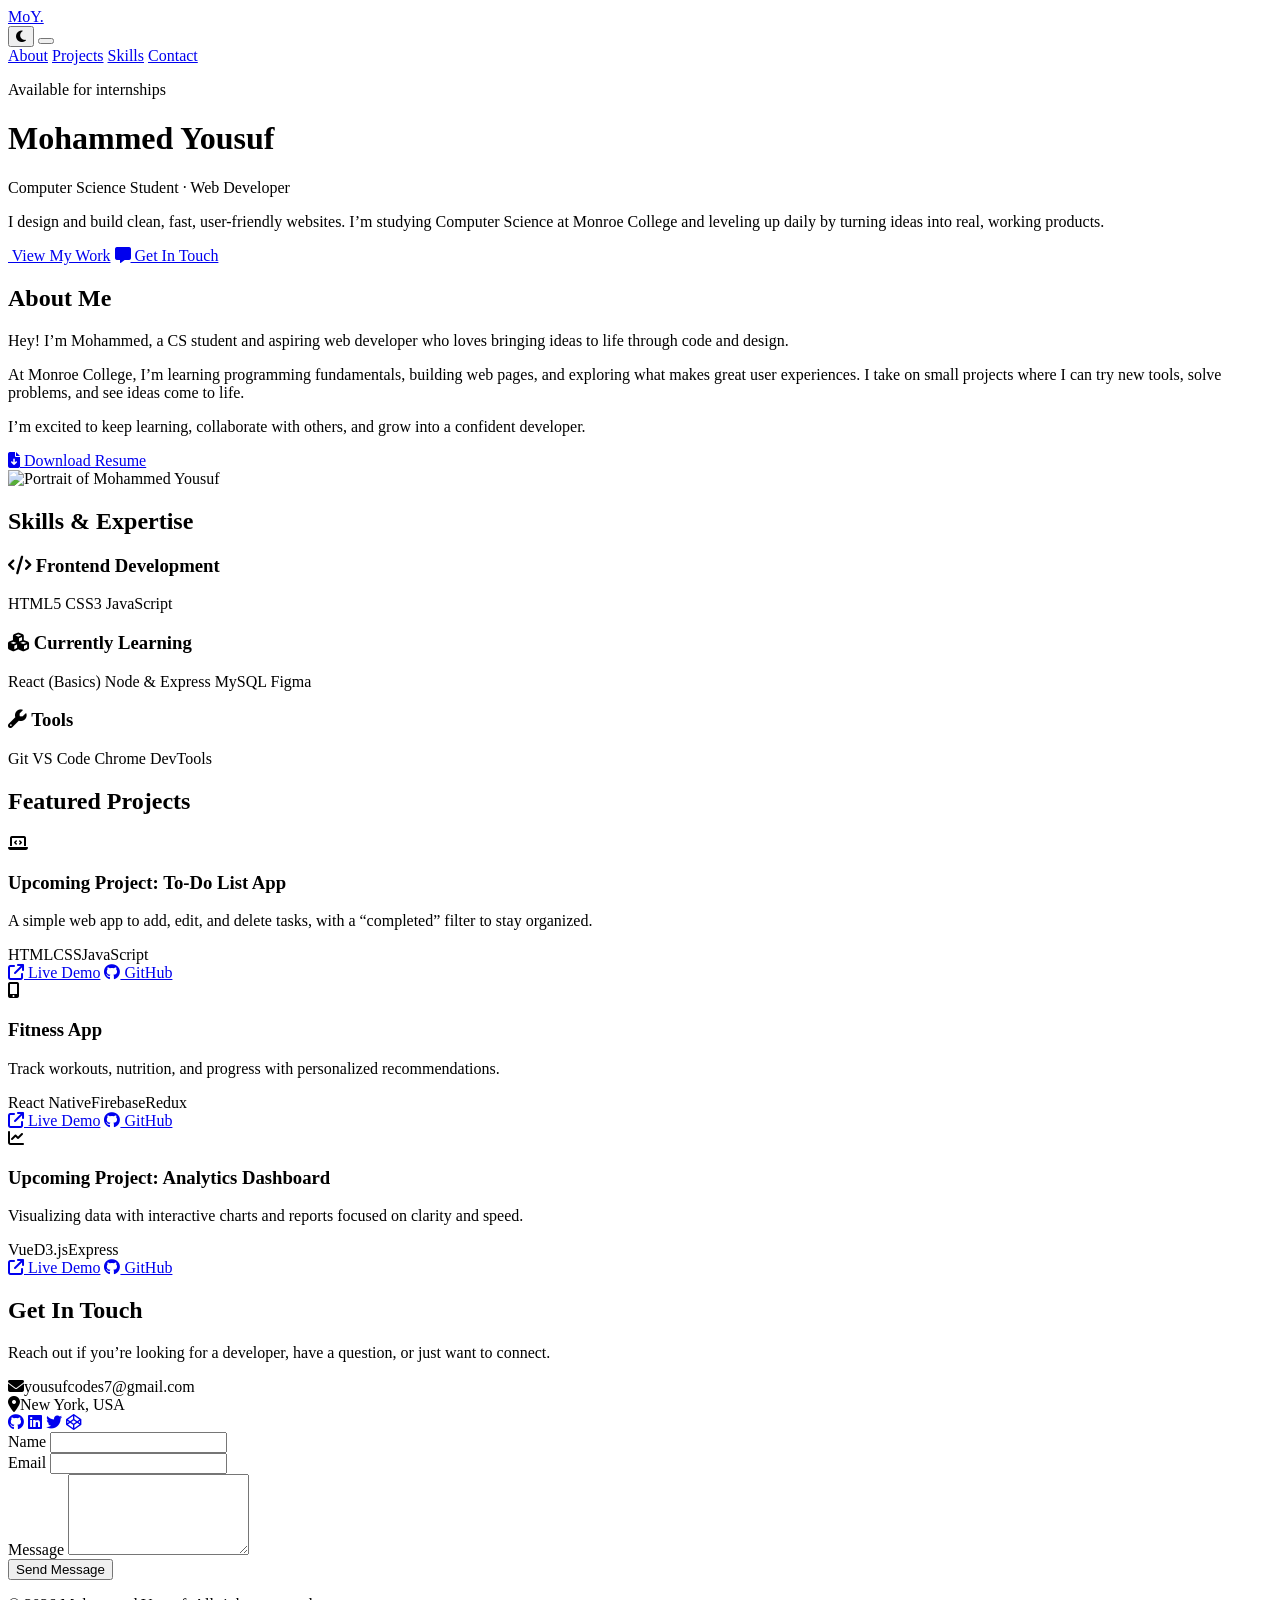
==== index.html @ 08b3f807 "Update and rename Digi portfolio/index.html to index.html" ====
<!DOCTYPE html>
<html lang="en" data-theme="dark">
  <head>
    <meta charset="UTF-8" />
    <meta name="viewport" content="width=device-width, initial-scale=1" />
    <meta name="theme-color" content="#0b1020" />
    <title>Mohammed Yousuf – Web Developer</title>

    <!-- Fonts & Icons -->
    <link
      href="https://fonts.googleapis.com/css2?family=Plus+Jakarta+Sans:wght@400;600;700;800&display=swap"
      rel="stylesheet"
    />
    <link
      href="https://cdnjs.cloudflare.com/ajax/libs/font-awesome/6.5.0/css/all.min.css"
      rel="stylesheet"
    />

    <link rel="stylesheet" href="style.css" />
  </head>
  <body>
    <!-- Navbar -->
    <nav class="navbar" aria-label="Main">
      <div class="nav-container">
        <a class="nav-logo" href="#" aria-label="Home">MoY.</a>

        <div class="nav-right">
          <button class="theme-toggle" aria-label="Toggle theme">
            <i class="fa-solid fa-moon"></i>
          </button>

          <button
            class="hamburger"
            aria-label="Toggle navigation"
            aria-expanded="false"
            aria-controls="main-menu"
          >
            <span class="bar"></span><span class="bar"></span
            ><span class="bar"></span>
          </button>
        </div>

        <div id="main-menu" class="nav-menu">
          <a href="#about" class="nav-link">About</a>
          <a href="#projects" class="nav-link">Projects</a>
          <a href="#skills" class="nav-link">Skills</a>
          <a href="#contact" class="nav-link">Contact</a>
        </div>
      </div>
    </nav>

    <!-- Hero -->
    <header class="hero" role="banner">
      <div class="hero-decor"></div>
      <div class="hero-container">
        <p class="eyebrow">Available for internships</p>
        <h1 class="hero-title">Mohammed Yousuf</h1>
        <p class="hero-subtitle">Computer Science Student · Web Developer</p>
        <p class="hero-description">
          I design and build clean, fast, user-friendly websites. I’m studying
          Computer Science at Monroe College and leveling up daily by turning
          ideas into real, working products.
        </p>
        <div class="hero-buttons">
          <a href="#projects" class="btn btn-primary"
            ><i class="fa-solid fa-rocket-launch"></i> View My Work</a
          >
          <a href="#contact" class="btn btn-ghost"
            ><i class="fa-solid fa-message"></i> Get In Touch</a
          >
        </div>
      </div>
    </header>

    <!-- About -->
    <section id="about" class="about">
      <div class="container">
        <h2 class="section-title">About Me</h2>

        <div class="about-content">
          <div class="about-text card">
            <p>
              Hey! I’m Mohammed, a CS student and aspiring web developer who
              loves bringing ideas to life through code and design.
            </p>
            <p>
              At Monroe College, I’m learning programming fundamentals, building
              web pages, and exploring what makes great user experiences. I take
              on small projects where I can try new tools, solve problems, and
              see ideas come to life.
            </p>
            <p>
              I’m excited to keep learning, collaborate with others, and grow
              into a confident developer.
            </p>

            <div class="about-links">
              <a
                href="Mohammed_Yousuf_Resume_.pdf"
                class="btn btn-outline"
                target="_blank"
                download
              >
                <i class="fas fa-file-arrow-down"></i> Download Resume
              </a>
            </div>
          </div>

          <div class="about-image">
            <div class="avatar ring-glow">
              <!-- Use a square image for best crop -->
              <img
                src="my pic.jpg"
                alt="Portrait of Mohammed Yousuf"
                loading="lazy"
              />
            </div>
          </div>
        </div>
      </div>
    </section>

    <!-- Skills -->
    <section id="skills" class="skills">
      <div class="container">
        <h2 class="section-title">Skills &amp; Expertise</h2>

        <div class="skills-grid">
          <div class="skill-category card">
            <h3><i class="fa-solid fa-code"></i> Frontend Development</h3>
            <div class="skill-list">
              <span class="chip">HTML5</span>
              <span class="chip">CSS3</span>
              <span class="chip">JavaScript</span>
            </div>
          </div>

          <div class="skill-category card">
            <h3><i class="fa-solid fa-cubes"></i> Currently Learning</h3>
            <div class="skill-list">
              <span class="chip">React (Basics)</span>
              <span class="chip">Node &amp; Express</span>
              <span class="chip">MySQL</span>
              <span class="chip">Figma</span>
            </div>
          </div>

          <div class="skill-category card">
            <h3><i class="fa-solid fa-wrench"></i> Tools</h3>
            <div class="skill-list">
              <span class="chip">Git</span>
              <span class="chip">VS Code</span>
              <span class="chip">Chrome DevTools</span>
            </div>
          </div>
        </div>
      </div>
    </section>

    <!-- Projects -->
    <section id="projects" class="projects">
      <div class="container">
        <h2 class="section-title">Featured Projects</h2>

        <div class="projects-grid">
          <!-- Card 1 -->
          <article class="project-card card">
            <div class="project-image">
              <!-- Swap for screenshot when ready -->
              <!-- <img src="images/todo-thumb.jpg" alt="To-Do App preview" loading="lazy" /> -->
              <i class="fas fa-laptop-code" aria-hidden="true"></i>
            </div>
            <div class="project-info">
              <h3>Upcoming Project: To-Do List App</h3>
              <p>
                A simple web app to add, edit, and delete tasks, with a
                “completed” filter to stay organized.
              </p>
              <div class="project-tech">
                <span class="chip">HTML</span><span class="chip">CSS</span
                ><span class="chip">JavaScript</span>
              </div>
              <div class="project-links">
                <a href="#"
                  ><i class="fas fa-arrow-up-right-from-square"></i> Live
                  Demo</a
                >
                <a href="#"><i class="fab fa-github"></i> GitHub</a>
              </div>
            </div>
          </article>

          <!-- Card 2 -->
          <article class="project-card card">
            <div class="project-image">
              <i class="fas fa-mobile-alt" aria-hidden="true"></i>
            </div>
            <div class="project-info">
              <h3>Fitness App</h3>
              <p>
                Track workouts, nutrition, and progress with personalized
                recommendations.
              </p>
              <div class="project-tech">
                <span class="chip">React Native</span
                ><span class="chip">Firebase</span
                ><span class="chip">Redux</span>
              </div>
              <div class="project-links">
                <a href="#"
                  ><i class="fas fa-arrow-up-right-from-square"></i> Live
                  Demo</a
                >
                <a href="#"><i class="fab fa-github"></i> GitHub</a>
              </div>
            </div>
          </article>

          <!-- Card 3 -->
          <article class="project-card card">
            <div class="project-image">
              <i class="fas fa-chart-line" aria-hidden="true"></i>
            </div>
            <div class="project-info">
              <h3>Upcoming Project: Analytics Dashboard</h3>
              <p>
                Visualizing data with interactive charts and reports focused on
                clarity and speed.
              </p>
              <div class="project-tech">
                <span class="chip">Vue</span><span class="chip">D3.js</span
                ><span class="chip">Express</span>
              </div>
              <div class="project-links">
                <a href="#"
                  ><i class="fas fa-arrow-up-right-from-square"></i> Live
                  Demo</a
                >
                <a href="#"><i class="fab fa-github"></i> GitHub</a>
              </div>
            </div>
          </article>
        </div>
      </div>
    </section>

    <!-- Contact -->
    <section id="contact" class="contact">
      <div class="container">
        <h2 class="section-title">Get In Touch</h2>

        <div class="contact-content">
          <div class="contact-info card">
            <p>
              Reach out if you’re looking for a developer, have a question, or
              just want to connect.
            </p>

            <div class="contact-details">
              <div class="contact-item">
                <i class="fas fa-envelope"></i
                ><span>yousufcodes7@gmail.com</span>
              </div>
              <div class="contact-item">
                <i class="fas fa-map-marker-alt"></i><span>New York, USA</span>
              </div>
            </div>

            <div class="social-links">
              <a href="#" aria-label="GitHub"><i class="fab fa-github"></i></a>
              <a href="#" aria-label="LinkedIn"
                ><i class="fab fa-linkedin"></i
              ></a>
              <a href="#" aria-label="Twitter"
                ><i class="fab fa-twitter"></i
              ></a>
              <a href="#" aria-label="CodePen"
                ><i class="fab fa-codepen"></i
              ></a>
            </div>
          </div>

          <!-- Working email form (Formspree) -->
          <form
            class="contact-form card"
            action="https://formspree.io/f/mjkenbaz"
            method="POST"
            id="contactForm"
          >
            <div class="form-group">
              <label for="name">Name</label>
              <input id="name" name="name" type="text" required />
            </div>

            <div class="form-group">
              <label for="email">Email</label>
              <input id="email" name="email" type="email" required />
            </div>

            <div class="form-group">
              <label for="message">Message</label>
              <textarea
                id="message"
                name="message"
                rows="5"
                required
              ></textarea>
            </div>

            <input type="text" name="_gotcha" style="display: none" />
            <input
              type="hidden"
              name="_subject"
              value="New message from portfolio"
            />

            <button type="submit" class="btn btn-primary">Send Message</button>
            <p id="formStatus" class="form-status" aria-live="polite"></p>
          </form>
        </div>
      </div>
    </section>

    <!-- Footer -->
    <footer class="footer">
      <div class="container">
        <p>
          &copy; <span id="year"></span> Mohammed Yousuf. All rights reserved.
        </p>
      </div>
    </footer>

    <script>
      // Current year
      document.getElementById("year").textContent = new Date().getFullYear();

      // Theme toggle (persists)
      const toggle = document.querySelector(".theme-toggle");
      const root = document.documentElement;
      const saved = localStorage.getItem("theme");
      if (saved) root.setAttribute("data-theme", saved);

      const setIcon = () => {
        const mode = root.getAttribute("data-theme") || "dark";
        toggle.innerHTML =
          mode === "light"
            ? '<i class="fa-solid fa-sun"></i>'
            : '<i class="fa-solid fa-moon"></i>';
      };
      setIcon();

      toggle.addEventListener("click", () => {
        const next =
          root.getAttribute("data-theme") === "light" ? "dark" : "light";
        root.setAttribute("data-theme", next);
        localStorage.setItem("theme", next);
        setIcon();
      });

      // Mobile menu
      const hamburger = document.querySelector(".hamburger");
      const navMenu = document.querySelector(".nav-menu");
      hamburger.addEventListener("click", () => {
        const open = hamburger.classList.toggle("active");
        navMenu.classList.toggle("active");
        hamburger.setAttribute("aria-expanded", open ? "true" : "false");
      });
      document.querySelectorAll(".nav-link").forEach((link) =>
        link.addEventListener("click", () => {
          hamburger.classList.remove("active");
          navMenu.classList.remove("active");
          hamburger.setAttribute("aria-expanded", "false");
        })
      );

      // Smooth scrolling
      document.querySelectorAll('a[href^="#"]').forEach((a) => {
        a.addEventListener("click", (e) => {
          const id = a.getAttribute("href");
          if (id.length > 1) {
            e.preventDefault();
            document.querySelector(id)?.scrollIntoView({ behavior: "smooth" });
          }
        });
      });

      // Formspree submit (inline success/error)
      const form = document.getElementById("contactForm");
      const statusEl = document.getElementById("formStatus");
      form.addEventListener("submit", async (e) => {
        e.preventDefault();
        statusEl.textContent = "Sending...";
        try {
          const res = await fetch(form.action, {
            method: "POST",
            body: new FormData(form),
            headers: { Accept: "application/json" },
          });
          if (res.ok) {
            form.reset();
            statusEl.textContent = "Thanks! Your message was sent.";
          } else {
            const data = await res.json();
            statusEl.textContent =
              (data.errors || []).map((x) => x.message).join(" ") ||
              "Something went wrong.";
          }
        } catch {
          statusEl.textContent = "Network error. Try again.";
        }
      });
    </script>
  </body>
</html>
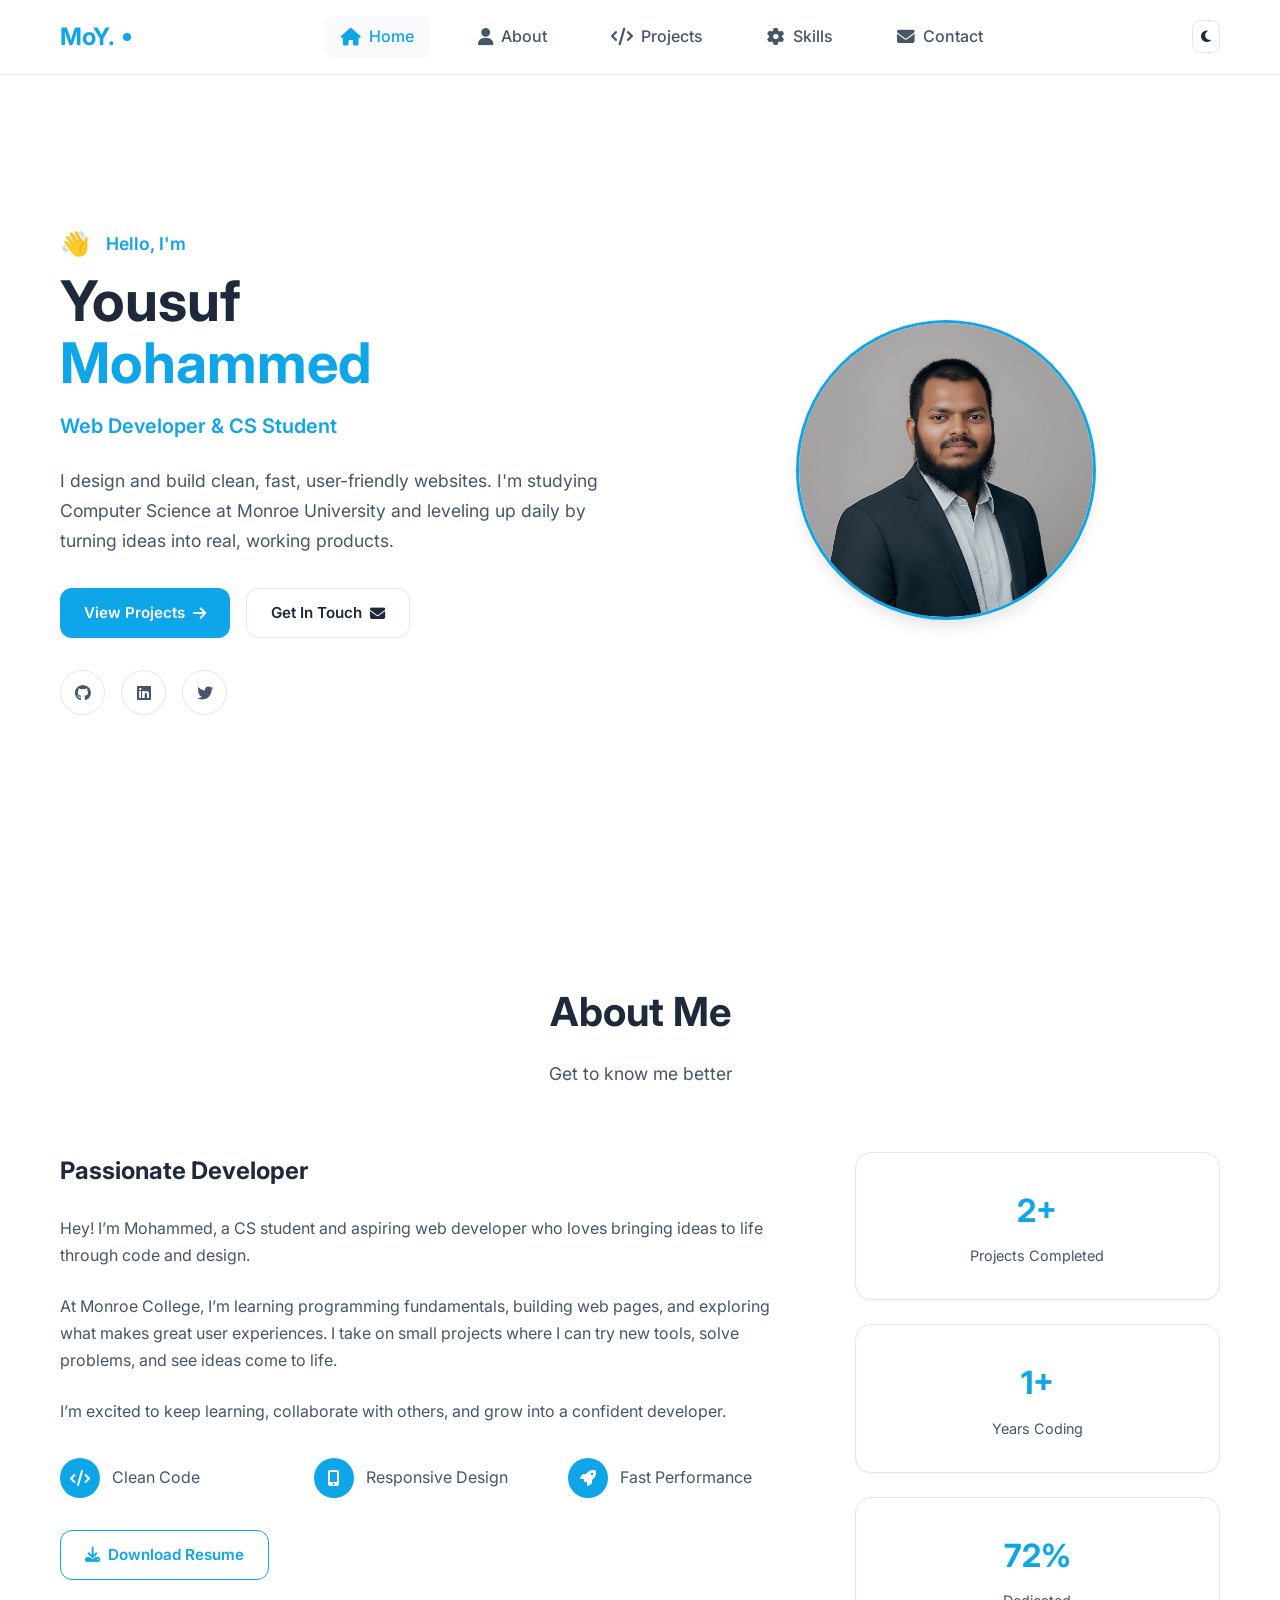
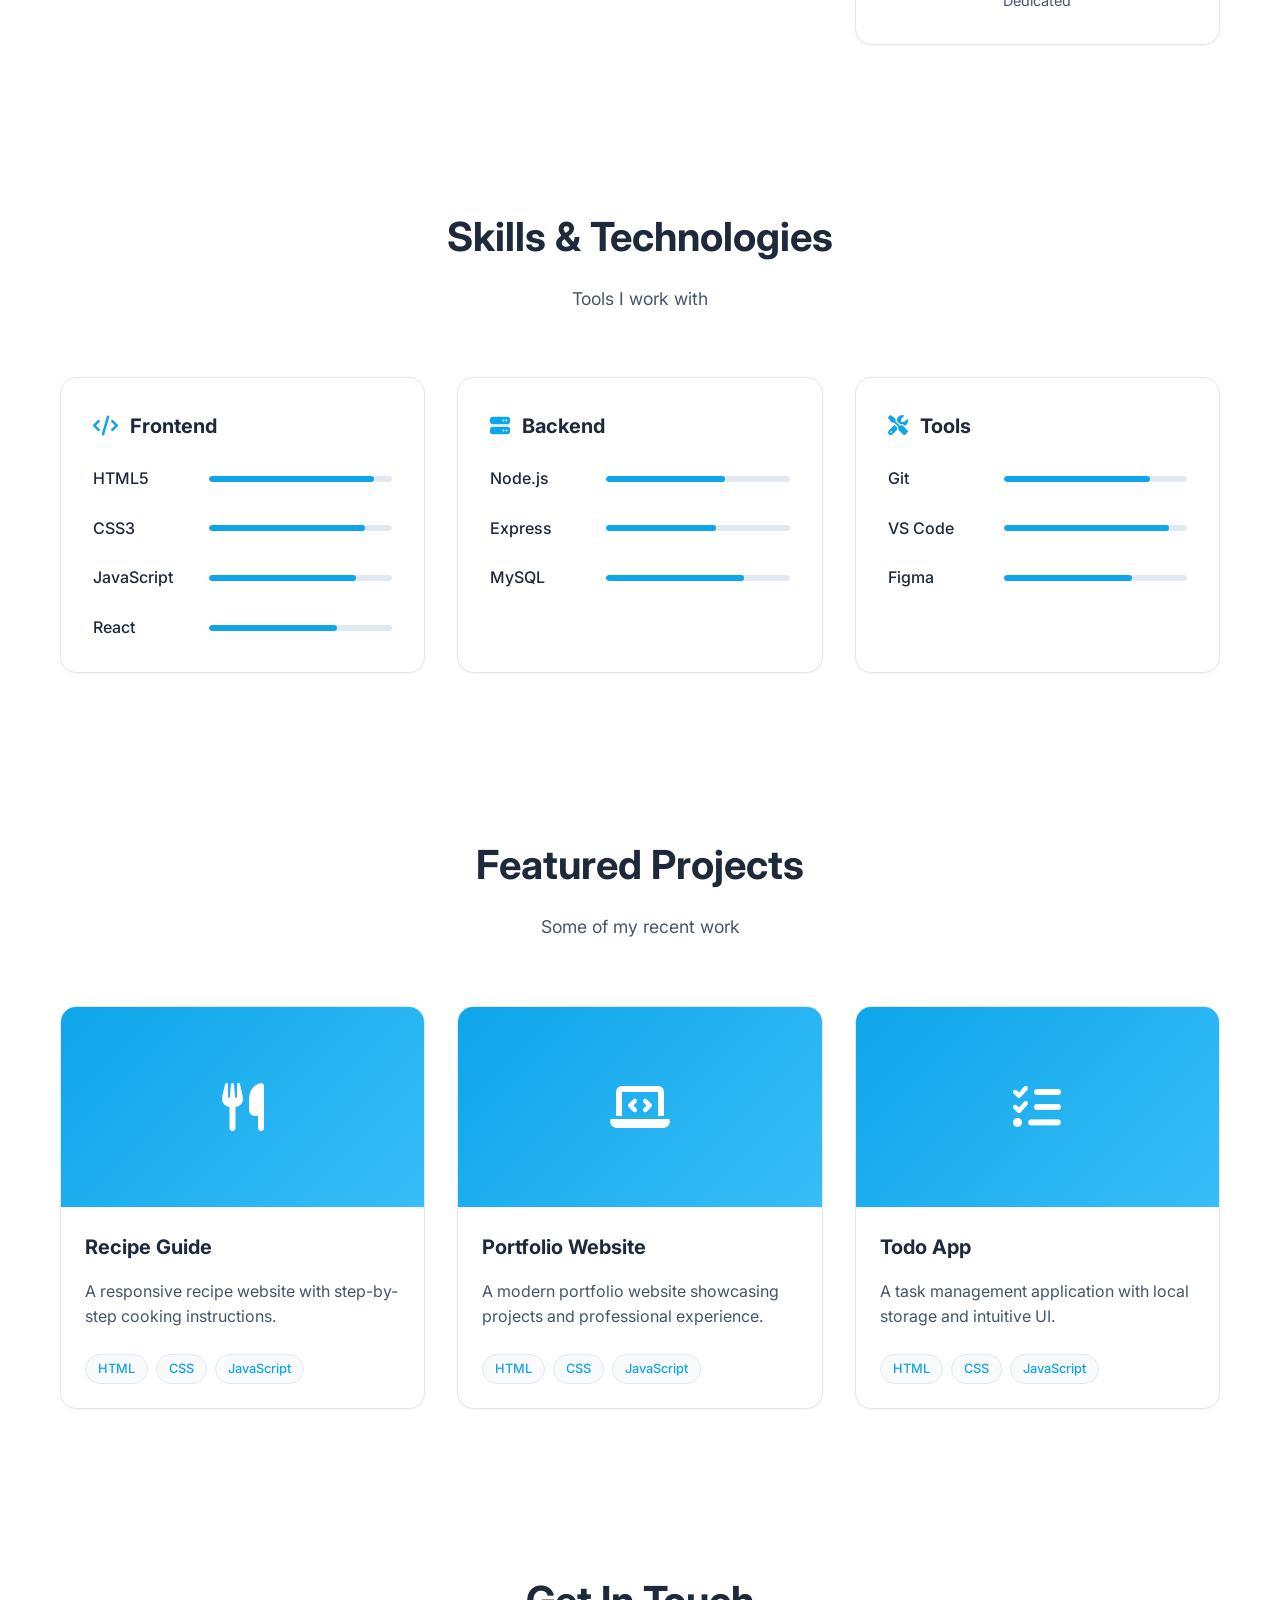
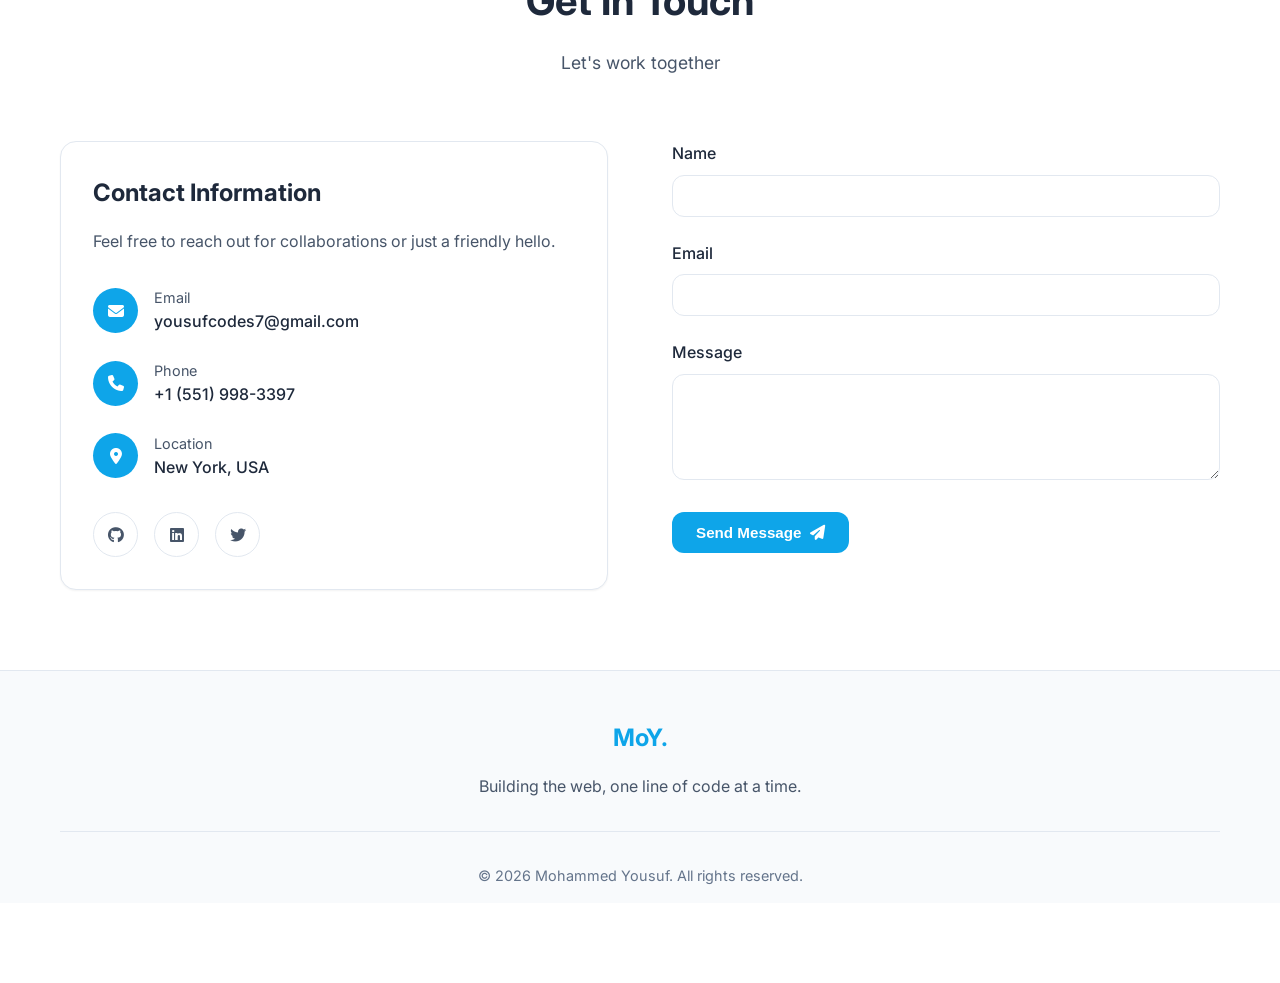
==== commit 4e99974a: "Add files via upload" ====
--- a/index.html
+++ b/index.html
@@ -1,322 +1,542 @@
 <!DOCTYPE html>
-<html lang="en" data-theme="dark">
+<html lang="en">
   <head>
     <meta charset="UTF-8" />
-    <meta name="viewport" content="width=device-width, initial-scale=1" />
-    <meta name="theme-color" content="#0b1020" />
-    <title>Mohammed Yousuf – Web Developer</title>
-
-    <!-- Fonts & Icons -->
+    <meta name="viewport" content="width=device-width, initial-scale=1.0" />
+    <title>Yousuf Mohammed - Web Developer</title>
     <link
-      href="https://fonts.googleapis.com/css2?family=Plus+Jakarta+Sans:wght@400;600;700;800&display=swap"
+      href="https://fonts.googleapis.com/css2?family=Inter:wght@300;400;500;600;700&display=swap"
       rel="stylesheet"
     />
     <link
       href="https://cdnjs.cloudflare.com/ajax/libs/font-awesome/6.5.0/css/all.min.css"
       rel="stylesheet"
     />
-
     <link rel="stylesheet" href="style.css" />
   </head>
   <body>
-    <!-- Navbar -->
-    <nav class="navbar" aria-label="Main">
+    <!-- Navigation -->
+    <nav class="navbar">
       <div class="nav-container">
-        <a class="nav-logo" href="#" aria-label="Home">MoY.</a>
-
-        <div class="nav-right">
-          <button class="theme-toggle" aria-label="Toggle theme">
-            <i class="fa-solid fa-moon"></i>
+        <div class="nav-logo">
+          <span class="logo-text">MoY.</span>
+          <div class="logo-dot"></div>
+        </div>
+        <div class="nav-menu">
+          <a href="#home" class="nav-link">
+            <i class="fas fa-home"></i>
+            <span class="nav-text">Home</span>
+          </a>
+          <a href="#about" class="nav-link">
+            <i class="fas fa-user"></i>
+            <span class="nav-text">About</span>
+          </a>
+          <a href="#projects" class="nav-link">
+            <i class="fas fa-code"></i>
+            <span class="nav-text">Projects</span>
+          </a>
+          <a href="#skills" class="nav-link">
+            <i class="fas fa-cog"></i>
+            <span class="nav-text">Skills</span>
+          </a>
+          <a href="#contact" class="nav-link">
+            <i class="fas fa-envelope"></i>
+            <span class="nav-text">Contact</span>
+          </a>
+        </div>
+        <div class="nav-actions">
+          <button class="theme-toggle" id="themeToggle">
+            <i class="fas fa-moon"></i>
           </button>
-
-          <button
-            class="hamburger"
-            aria-label="Toggle navigation"
-            aria-expanded="false"
-            aria-controls="main-menu"
-          >
-            <span class="bar"></span><span class="bar"></span
-            ><span class="bar"></span>
+          <button class="menu-toggle" id="menuToggle">
+            <span></span>
+            <span></span>
+            <span></span>
           </button>
         </div>
-
-        <div id="main-menu" class="nav-menu">
-          <a href="#about" class="nav-link">About</a>
-          <a href="#projects" class="nav-link">Projects</a>
-          <a href="#skills" class="nav-link">Skills</a>
-          <a href="#contact" class="nav-link">Contact</a>
-        </div>
       </div>
     </nav>
 
-    <!-- Hero -->
-    <header class="hero" role="banner">
-      <div class="hero-decor"></div>
-      <div class="hero-container">
-        <p class="eyebrow">Available for internships</p>
-        <h1 class="hero-title">Mohammed Yousuf</h1>
-        <p class="hero-subtitle">Computer Science Student · Web Developer</p>
-        <p class="hero-description">
-          I design and build clean, fast, user-friendly websites. I’m studying
-          Computer Science at Monroe College and leveling up daily by turning
-          ideas into real, working products.
-        </p>
-        <div class="hero-buttons">
-          <a href="#projects" class="btn btn-primary"
-            ><i class="fa-solid fa-rocket-launch"></i> View My Work</a
-          >
-          <a href="#contact" class="btn btn-ghost"
-            ><i class="fa-solid fa-message"></i> Get In Touch</a
-          >
-        </div>
-      </div>
-    </header>
-
-    <!-- About -->
+    <!-- Mobile Bottom Nav -->
+    <div class="mobile-nav">
+      <a href="#home" class="mobile-nav-item active">
+        <i class="fas fa-home"></i>
+        <span>Home</span>
+      </a>
+      <a href="#about" class="mobile-nav-item">
+        <i class="fas fa-user"></i>
+        <span>About</span>
+      </a>
+      <a href="#projects" class="mobile-nav-item">
+        <i class="fas fa-code"></i>
+        <span>Projects</span>
+      </a>
+      <a href="#contact" class="mobile-nav-item">
+        <i class="fas fa-envelope"></i>
+        <span>Contact</span>
+      </a>
+    </div>
+
+    <!-- Hero Section -->
+    <section id="home" class="hero">
+      <div class="container">
+        <div class="hero-content">
+          <div class="hero-text">
+            <div class="greeting">
+              <span class="wave">👋</span>
+              <span>Hello, I'm</span>
+            </div>
+            <h1 class="hero-title">
+              <span class="name-primary">Yousuf</span>
+              <span class="name-secondary">Mohammed</span>
+            </h1>
+            <p class="hero-subtitle">Web Developer & CS Student</p>
+            <p class="hero-description">
+              I design and build clean, fast, user-friendly websites. I'm
+              studying Computer Science at Monroe University and leveling up
+              daily by turning ideas into real, working products.
+            </p>
+            <div class="hero-buttons">
+              <a href="#projects" class="btn btn-primary">
+                <span>View Projects</span>
+                <i class="fas fa-arrow-right"></i>
+              </a>
+              <a href="#contact" class="btn btn-secondary">
+                <span>Get In Touch</span>
+                <i class="fas fa-envelope"></i>
+              </a>
+            </div>
+            <div class="social-links">
+              <a
+                href="https://github.com/Myousufcodes"
+                class="social-link"
+                target="_blank"
+              >
+                <i class="fab fa-github"></i>
+              </a>
+              <a
+                href="https://www.linkedin.com/in/mohammed-yousuf-a06436345?utm_source=share&utm_campaign=share_via&utm_content=profile&utm_medium=android_app"
+                class="social-link"
+                target="_blank"
+              >
+                <i class="fab fa-linkedin"></i>
+              </a>
+              <a
+                href="https://twitter.com/yousufcodes"
+                class="social-link"
+                target="_blank"
+              >
+                <i class="fab fa-twitter"></i>
+              </a>
+            </div>
+          </div>
+          <div class="hero-image">
+            <div class="image-container">
+              <img
+                src="my pic.jpg"
+                alt="Mohammed Yousuf"
+                class="profile-image"
+              />
+            </div>
+          </div>
+        </div>
+      </div>
+    </section>
+
+    <!-- About Section -->
     <section id="about" class="about">
       <div class="container">
-        <h2 class="section-title">About Me</h2>
-
+        <div class="section-header">
+          <h2 class="section-title">About Me</h2>
+          <p class="section-subtitle">Get to know me better</p>
+        </div>
         <div class="about-content">
-          <div class="about-text card">
+          <div class="about-text">
+            <h3>Passionate Developer</h3>
             <p>
               Hey! I’m Mohammed, a CS student and aspiring web developer who
-              loves bringing ideas to life through code and design.
+              loves bringing ideas to life through code and design. <p>At Monroe
+              College, I’m learning programming fundamentals, building web
+              pages, and exploring what makes great user experiences. I take on
+              small projects where I can try new tools, solve problems, and see
+              ideas come to life.</p>
             </p>
             <p>
-              At Monroe College, I’m learning programming fundamentals, building
-              web pages, and exploring what makes great user experiences. I take
-              on small projects where I can try new tools, solve problems, and
-              see ideas come to life.
+             I’m excited to keep learning, collaborate with others, and grow into a confident developer.
             </p>
-            <p>
-              I’m excited to keep learning, collaborate with others, and grow
-              into a confident developer.
-            </p>
-
-            <div class="about-links">
-              <a
-                href="Mohammed_Yousuf_Resume_.pdf"
-                class="btn btn-outline"
-                target="_blank"
-                download
-              >
-                <i class="fas fa-file-arrow-down"></i> Download Resume
-              </a>
-            </div>
-          </div>
-
-          <div class="about-image">
-            <div class="avatar ring-glow">
-              <!-- Use a square image for best crop -->
-              <img
-                src="my pic.jpg"
-                alt="Portrait of Mohammed Yousuf"
-                loading="lazy"
-              />
+            <div class="about-features">
+              <div class="feature">
+                <div class="feature-icon">
+                  <i class="fas fa-code"></i>
+                </div>
+                <span>Clean Code</span>
+              </div>
+              <div class="feature">
+                <div class="feature-icon">
+                  <i class="fas fa-mobile-alt"></i>
+                </div>
+                <span>Responsive Design</span>
+              </div>
+              <div class="feature">
+                <div class="feature-icon">
+                  <i class="fas fa-rocket"></i>
+                </div>
+                <span>Fast Performance</span>
+              </div>
+            </div>
+            <a
+              href="Yousuf Mohammed  Resume.pdf"
+              class="btn btn-outline"
+              download
+            >
+              <i class="fas fa-download"></i>
+              Download Resume
+            </a>
+          </div>
+          <div class="about-stats">
+            <div class="stat-card">
+              <div class="stat-number" data-count="4">0</div>
+              <div class="stat-label">Projects Completed</div>
+            </div>
+            <div class="stat-card">
+              <div class="stat-number" data-count="2">0</div>
+              <div class="stat-label">Years Coding</div>
+            </div>
+            <div class="stat-card">
+              <div class="stat-number" data-count="100">0</div>
+              <div class="stat-label">Dedicated</div>
             </div>
           </div>
         </div>
       </div>
     </section>
 
-    <!-- Skills -->
+    <!-- Skills Section -->
     <section id="skills" class="skills">
       <div class="container">
-        <h2 class="section-title">Skills &amp; Expertise</h2>
-
+        <div class="section-header">
+          <h2 class="section-title">Skills & Technologies</h2>
+          <p class="section-subtitle">Tools I work with</p>
+        </div>
         <div class="skills-grid">
-          <div class="skill-category card">
-            <h3><i class="fa-solid fa-code"></i> Frontend Development</h3>
-            <div class="skill-list">
-              <span class="chip">HTML5</span>
-              <span class="chip">CSS3</span>
-              <span class="chip">JavaScript</span>
-            </div>
-          </div>
-
-          <div class="skill-category card">
-            <h3><i class="fa-solid fa-cubes"></i> Currently Learning</h3>
-            <div class="skill-list">
-              <span class="chip">React (Basics)</span>
-              <span class="chip">Node &amp; Express</span>
-              <span class="chip">MySQL</span>
-              <span class="chip">Figma</span>
-            </div>
-          </div>
-
-          <div class="skill-category card">
-            <h3><i class="fa-solid fa-wrench"></i> Tools</h3>
-            <div class="skill-list">
-              <span class="chip">Git</span>
-              <span class="chip">VS Code</span>
-              <span class="chip">Chrome DevTools</span>
+          <div class="skill-category">
+            <h3 class="skill-category-title">
+              <i class="fas fa-code"></i>
+              Frontend
+            </h3>
+            <div class="skill-items">
+              <div class="skill-item">
+                <span class="skill-name">HTML5</span>
+                <div class="skill-level">
+                  <div class="skill-bar" data-level="90"></div>
+                </div>
+              </div>
+              <div class="skill-item">
+                <span class="skill-name">CSS3</span>
+                <div class="skill-level">
+                  <div class="skill-bar" data-level="85"></div>
+                </div>
+              </div>
+              <div class="skill-item">
+                <span class="skill-name">JavaScript</span>
+                <div class="skill-level">
+                  <div class="skill-bar" data-level="80"></div>
+                </div>
+              </div>
+              <div class="skill-item">
+                <span class="skill-name">React</span>
+                <div class="skill-level">
+                  <div class="skill-bar" data-level="70"></div>
+                </div>
+              </div>
+            </div>
+          </div>
+
+          <div class="skill-category">
+            <h3 class="skill-category-title">
+              <i class="fas fa-server"></i>
+              Backend
+            </h3>
+            <div class="skill-items">
+              <div class="skill-item">
+                <span class="skill-name">Node.js</span>
+                <div class="skill-level">
+                  <div class="skill-bar" data-level="65"></div>
+                </div>
+              </div>
+              <div class="skill-item">
+                <span class="skill-name">Express</span>
+                <div class="skill-level">
+                  <div class="skill-bar" data-level="60"></div>
+                </div>
+              </div>
+              <div class="skill-item">
+                <span class="skill-name">MySQL</span>
+                <div class="skill-level">
+                  <div class="skill-bar" data-level="75"></div>
+                </div>
+              </div>
+            </div>
+          </div>
+
+          <div class="skill-category">
+            <h3 class="skill-category-title">
+              <i class="fas fa-tools"></i>
+              Tools
+            </h3>
+            <div class="skill-items">
+              <div class="skill-item">
+                <span class="skill-name">Git</span>
+                <div class="skill-level">
+                  <div class="skill-bar" data-level="80"></div>
+                </div>
+              </div>
+              <div class="skill-item">
+                <span class="skill-name">VS Code</span>
+                <div class="skill-level">
+                  <div class="skill-bar" data-level="90"></div>
+                </div>
+              </div>
+              <div class="skill-item">
+                <span class="skill-name">Figma</span>
+                <div class="skill-level">
+                  <div class="skill-bar" data-level="70"></div>
+                </div>
+              </div>
             </div>
           </div>
         </div>
       </div>
     </section>
 
-    <!-- Projects -->
+    <!-- Projects Section -->
     <section id="projects" class="projects">
       <div class="container">
-        <h2 class="section-title">Featured Projects</h2>
-
+        <div class="section-header">
+          <h2 class="section-title">Featured Projects</h2>
+          <p class="section-subtitle">Some of my recent work</p>
+        </div>
         <div class="projects-grid">
-          <!-- Card 1 -->
-          <article class="project-card card">
+          <div class="project-card">
             <div class="project-image">
-              <!-- Swap for screenshot when ready -->
-              <!-- <img src="images/todo-thumb.jpg" alt="To-Do App preview" loading="lazy" /> -->
-              <i class="fas fa-laptop-code" aria-hidden="true"></i>
-            </div>
-            <div class="project-info">
-              <h3>Upcoming Project: To-Do List App</h3>
-              <p>
-                A simple web app to add, edit, and delete tasks, with a
-                “completed” filter to stay organized.
+              <div class="project-overlay">
+                <div class="project-links">
+                  <a
+                    href="https://quickfoodrecipeguilde.netlify.app"
+                    class="project-link"
+                    target="_blank"
+                  >
+                    <i class="fas fa-external-link-alt"></i>
+                  </a>
+                  <a
+                    href="https://github.com/Myousufcodes/Quick-food-guide-"
+                    class="project-link"
+                    target="_blank"
+                  >
+                    <i class="fab fa-github"></i>
+                  </a>
+                </div>
+              </div>
+              <i class="fas fa-utensils project-icon"></i>
+            </div>
+            <div class="project-content">
+              <h3 class="project-title">Recipe Guide</h3>
+              <p class="project-description">
+                A responsive recipe website with step-by-step cooking
+                instructions.
               </p>
               <div class="project-tech">
-                <span class="chip">HTML</span><span class="chip">CSS</span
-                ><span class="chip">JavaScript</span>
-              </div>
-              <div class="project-links">
-                <a href="#"
-                  ><i class="fas fa-arrow-up-right-from-square"></i> Live
-                  Demo</a
-                >
-                <a href="#"><i class="fab fa-github"></i> GitHub</a>
-              </div>
-            </div>
-          </article>
-
-          <!-- Card 2 -->
-          <article class="project-card card">
+                <span class="tech-tag">HTML</span>
+                <span class="tech-tag">CSS</span>
+                <span class="tech-tag">JavaScript</span>
+              </div>
+            </div>
+          </div>
+
+          <div class="project-card">
             <div class="project-image">
-              <i class="fas fa-mobile-alt" aria-hidden="true"></i>
-            </div>
-            <div class="project-info">
-              <h3>Fitness App</h3>
-              <p>
-                Track workouts, nutrition, and progress with personalized
-                recommendations.
+              <div class="project-overlay">
+                <div class="project-links">
+                  <a
+                    href="https://myousufcodes.github.io/Digital-Portfolio/"
+                    class="project-link"
+                    target="_blank"
+                  >
+                    <i class="fas fa-external-link-alt"></i>
+                  </a>
+                  <a
+                    href="https://github.com/Myousufcodes"
+                    class="project-link"
+                    target="_blank"
+                  >
+                    <i class="fab fa-github"></i>
+                  </a>
+                </div>
+              </div>
+              <i class="fas fa-laptop-code project-icon"></i>
+            </div>
+            <div class="project-content">
+              <h3 class="project-title">Portfolio Website</h3>
+              <p class="project-description">
+                A modern portfolio website showcasing projects and professional
+                experience.
               </p>
               <div class="project-tech">
-                <span class="chip">React Native</span
-                ><span class="chip">Firebase</span
-                ><span class="chip">Redux</span>
-              </div>
-              <div class="project-links">
-                <a href="#"
-                  ><i class="fas fa-arrow-up-right-from-square"></i> Live
-                  Demo</a
-                >
-                <a href="#"><i class="fab fa-github"></i> GitHub</a>
-              </div>
-            </div>
-          </article>
-
-          <!-- Card 3 -->
-          <article class="project-card card">
+                <span class="tech-tag">HTML</span>
+                <span class="tech-tag">CSS</span>
+                <span class="tech-tag">JavaScript</span>
+              </div>
+            </div>
+          </div>
+
+          <div class="project-card">
             <div class="project-image">
-              <i class="fas fa-chart-line" aria-hidden="true"></i>
-            </div>
-            <div class="project-info">
-              <h3>Upcoming Project: Analytics Dashboard</h3>
-              <p>
-                Visualizing data with interactive charts and reports focused on
-                clarity and speed.
+              <div class="project-overlay">
+                <div class="project-links">
+                  <a
+                    href=""
+                    class="project-link"
+                    target="_blank"
+                  >
+                    <i class="fas fa-external-link-alt"></i>
+                  </a>
+                  <a
+                    href="https://github.com/Myousufcodes"
+                    class="project-link"
+                    target="_blank"
+                  >
+                    <i class="fab fa-github"></i>
+                  </a>
+                </div>
+              </div>
+              <i class="fas fa-tasks project-icon"></i>
+            </div>
+            <div class="project-content">
+              <h3 class="project-title">Todo App</h3>
+              <p class="project-description">
+                A task management application with local storage and intuitive
+                UI.
               </p>
               <div class="project-tech">
-                <span class="chip">Vue</span><span class="chip">D3.js</span
-                ><span class="chip">Express</span>
-              </div>
-              <div class="project-links">
-                <a href="#"
-                  ><i class="fas fa-arrow-up-right-from-square"></i> Live
-                  Demo</a
-                >
-                <a href="#"><i class="fab fa-github"></i> GitHub</a>
-              </div>
-            </div>
-          </article>
+                <span class="tech-tag">HTML</span>
+                <span class="tech-tag">CSS</span>
+                <span class="tech-tag">JavaScript</span>
+              </div>
+            </div>
+          </div>
         </div>
       </div>
     </section>
 
-    <!-- Contact -->
+    <!-- Contact Section -->
     <section id="contact" class="contact">
       <div class="container">
-        <h2 class="section-title">Get In Touch</h2>
-
+        <div class="section-header">
+          <h2 class="section-title">Get In Touch</h2>
+          <p class="section-subtitle">Let's work together</p>
+        </div>
         <div class="contact-content">
-          <div class="contact-info card">
-            <p>
-              Reach out if you’re looking for a developer, have a question, or
-              just want to connect.
-            </p>
-
-            <div class="contact-details">
-              <div class="contact-item">
-                <i class="fas fa-envelope"></i
-                ><span>yousufcodes7@gmail.com</span>
-              </div>
-              <div class="contact-item">
-                <i class="fas fa-map-marker-alt"></i><span>New York, USA</span>
-              </div>
-            </div>
-
-            <div class="social-links">
-              <a href="#" aria-label="GitHub"><i class="fab fa-github"></i></a>
-              <a href="#" aria-label="LinkedIn"
-                ><i class="fab fa-linkedin"></i
-              ></a>
-              <a href="#" aria-label="Twitter"
-                ><i class="fab fa-twitter"></i
-              ></a>
-              <a href="#" aria-label="CodePen"
-                ><i class="fab fa-codepen"></i
-              ></a>
-            </div>
-          </div>
-
-          <!-- Working email form (Formspree) -->
-          <form
+          <div class="contact-info">
+            <div class="contact-card">
+              <h3>Contact Information</h3>
+              <p>
+                Feel free to reach out for collaborations or just a friendly
+                hello.
+              </p>
+
+              <div class="contact-details">
+                <div class="contact-item">
+                  <div class="contact-icon">
+                    <i class="fas fa-envelope"></i>
+                  </div>
+                  <div class="contact-text">
+                    <span>Email</span>
+                    <a href="mailto:yousufcodes7@gmail.com"
+                      >yousufcodes7@gmail.com</a
+                    >
+                  </div>
+                </div>
+
+                <div class="contact-item">
+                  <div class="contact-icon">
+                    <i class="fas fa-phone"></i>
+                  </div>
+                  <div class="contact-text">
+                    <span>Phone</span>
+                    <a href="tel:+15519983397">+1 (551) 998-3397</a>
+                  </div>
+                </div>
+
+                <div class="contact-item">
+                  <div class="contact-icon">
+                    <i class="fas fa-map-marker-alt"></i>
+                  </div>
+                  <div class="contact-text">
+                    <span>Location</span>
+                    <a href="https://maps.app.goo.gl/VEXrPzmrcGGPfwbX6">New York, USA</a>
+                  </div>
+                </div>
+              </div>
+
+              <div class="social-links">
+                <a
+                  href="https://github.com/Myousufcodes"
+                  class="social-link"
+                  target="_blank"
+                >
+                  <i class="fab fa-github"></i>
+                </a>
+                <a
+                  href="https://www.linkedin.com/in/mohammed-yousuf-a06436345?utm_source=share&utm_campaign=share_via&utm_content=profile&utm_medium=android_app"
+                  class="social-link"
+                  target="_blank"
+                >
+                  <i class="fab fa-linkedin"></i>
+                </a>
+                <a
+                  href="https://twitter.com/yousufcodes"
+                  class="social-link"
+                  target="_blank"
+                >
+                  <i class="fab fa-twitter"></i>
+                </a>
+              </div>
+            </div>
+          </div>
+<form
             class="contact-form card"
             action="https://formspree.io/f/mjkenbaz"
             method="POST"
             id="contactForm"
           >
-            <div class="form-group">
-              <label for="name">Name</label>
-              <input id="name" name="name" type="text" required />
-            </div>
-
-            <div class="form-group">
-              <label for="email">Email</label>
-              <input id="email" name="email" type="email" required />
-            </div>
-
-            <div class="form-group">
-              <label for="message">Message</label>
-              <textarea
-                id="message"
-                name="message"
-                rows="5"
-                required
-              ></textarea>
-            </div>
-
-            <input type="text" name="_gotcha" style="display: none" />
-            <input
-              type="hidden"
-              name="_subject"
-              value="New message from portfolio"
-            />
-
-            <button type="submit" class="btn btn-primary">Send Message</button>
-            <p id="formStatus" class="form-status" aria-live="polite"></p>
-          </form>
+          <div class="contact-form">
+            <form id="contactForm">
+              <div class="form-group">
+                <label for="name">Name</label>
+                <input type="text" id="name" name="name" required />
+              </div>
+
+              <div class="form-group">
+                <label for="email">Email</label>
+                <input type="email" id="email" name="email" required />
+              </div>
+
+              <div class="form-group">
+                <label for="message">Message</label>
+                <textarea
+                  id="message"
+                  name="message"
+                  rows="5"
+                  required
+                ></textarea>
+              </div>
+
+              <button type="submit" class="btn btn-primary">
+                Send Message
+                <i class="fas fa-paper-plane"></i>
+              </button>
+            </form>
+          </div>
         </div>
       </div>
     </section>
@@ -324,91 +544,23 @@
     <!-- Footer -->
     <footer class="footer">
       <div class="container">
-        <p>
-          &copy; <span id="year"></span> Mohammed Yousuf. All rights reserved.
-        </p>
+        <div class="footer-content">
+          <div class="footer-logo">
+            <span>MoY.</span>
+          </div>
+          <p class="footer-text">
+            Building the web, one line of code at a time.
+          </p>
+          <div class="footer-bottom">
+            <p>
+              &copy; <span id="currentYear"></span> Mohammed Yousuf. All rights
+              reserved.
+            </p>
+          </div>
+        </div>
       </div>
     </footer>
 
-    <script>
-      // Current year
-      document.getElementById("year").textContent = new Date().getFullYear();
-
-      // Theme toggle (persists)
-      const toggle = document.querySelector(".theme-toggle");
-      const root = document.documentElement;
-      const saved = localStorage.getItem("theme");
-      if (saved) root.setAttribute("data-theme", saved);
-
-      const setIcon = () => {
-        const mode = root.getAttribute("data-theme") || "dark";
-        toggle.innerHTML =
-          mode === "light"
-            ? '<i class="fa-solid fa-sun"></i>'
-            : '<i class="fa-solid fa-moon"></i>';
-      };
-      setIcon();
-
-      toggle.addEventListener("click", () => {
-        const next =
-          root.getAttribute("data-theme") === "light" ? "dark" : "light";
-        root.setAttribute("data-theme", next);
-        localStorage.setItem("theme", next);
-        setIcon();
-      });
-
-      // Mobile menu
-      const hamburger = document.querySelector(".hamburger");
-      const navMenu = document.querySelector(".nav-menu");
-      hamburger.addEventListener("click", () => {
-        const open = hamburger.classList.toggle("active");
-        navMenu.classList.toggle("active");
-        hamburger.setAttribute("aria-expanded", open ? "true" : "false");
-      });
-      document.querySelectorAll(".nav-link").forEach((link) =>
-        link.addEventListener("click", () => {
-          hamburger.classList.remove("active");
-          navMenu.classList.remove("active");
-          hamburger.setAttribute("aria-expanded", "false");
-        })
-      );
-
-      // Smooth scrolling
-      document.querySelectorAll('a[href^="#"]').forEach((a) => {
-        a.addEventListener("click", (e) => {
-          const id = a.getAttribute("href");
-          if (id.length > 1) {
-            e.preventDefault();
-            document.querySelector(id)?.scrollIntoView({ behavior: "smooth" });
-          }
-        });
-      });
-
-      // Formspree submit (inline success/error)
-      const form = document.getElementById("contactForm");
-      const statusEl = document.getElementById("formStatus");
-      form.addEventListener("submit", async (e) => {
-        e.preventDefault();
-        statusEl.textContent = "Sending...";
-        try {
-          const res = await fetch(form.action, {
-            method: "POST",
-            body: new FormData(form),
-            headers: { Accept: "application/json" },
-          });
-          if (res.ok) {
-            form.reset();
-            statusEl.textContent = "Thanks! Your message was sent.";
-          } else {
-            const data = await res.json();
-            statusEl.textContent =
-              (data.errors || []).map((x) => x.message).join(" ") ||
-              "Something went wrong.";
-          }
-        } catch {
-          statusEl.textContent = "Network error. Try again.";
-        }
-      });
-    </script>
+    <script src="script.js"></script>
   </body>
 </html>
--- a/style.css
+++ b/style.css
@@ -0,0 +1,1089 @@
+/* Reset & Variables */
+* {
+    margin: 0;
+    padding: 0;
+    box-sizing: border-box;
+}
+
+:root {
+    /* Modern Teal Theme (Default) */
+    --primary: #0ea5e9;
+    --primary-dark: #0284c7;
+    --primary-light: #38bdf8;
+    --secondary: #64748b;
+    --accent: #f59e0b;
+    
+    /* Neutral Colors */
+    --bg-primary: #ffffff;
+    --bg-secondary: #f8fafc;
+    --bg-card: #ffffff;
+    --text-primary: #1e293b;
+    --text-secondary: #475569;
+    --text-muted: #64748b;
+    --border: #e2e8f0;
+    
+    /* Shadows */
+    --shadow-sm: 0 1px 2px 0 rgba(0, 0, 0, 0.05);
+    --shadow-md: 0 4px 6px -1px rgba(0, 0, 0, 0.1);
+    --shadow-lg: 0 10px 15px -3px rgba(0, 0, 0, 0.1);
+    
+    /* Border Radius */
+    --radius-sm: 8px;
+    --radius-md: 12px;
+    --radius-lg: 16px;
+}
+
+/* Purple Theme */
+[data-theme="purple"] {
+    --primary: #8b5cf6;
+    --primary-dark: #7c3aed;
+    --primary-light: #a78bfa;
+    --accent: #f59e0b;
+}
+
+/* Emerald Theme */
+[data-theme="emerald"] {
+    --primary: #10b981;
+    --primary-dark: #059669;
+    --primary-light: #34d399;
+    --accent: #f59e0b;
+}
+
+/* Rose Theme */
+[data-theme="rose"] {
+    --primary: #f43f5e;
+    --primary-dark: #e11d48;
+    --primary-light: #fb7185;
+    --accent: #f59e0b;
+}
+
+/* Dark Mode */
+[data-theme="dark"] {
+    --bg-primary: #0f172a;
+    --bg-secondary: #1e293b;
+    --bg-card: #1e293b;
+    --text-primary: #f1f5f9;
+    --text-secondary: #cbd5e1;
+    --text-muted: #94a3b8;
+    --border: #334155;
+    --shadow-sm: 0 1px 2px 0 rgba(0, 0, 0, 0.2);
+    --shadow-md: 0 4px 6px -1px rgba(0, 0, 0, 0.2);
+    --shadow-lg: 0 10px 15px -3px rgba(0, 0, 0, 0.2);
+}
+
+/* Base Styles */
+body {
+    font-family: 'Inter', sans-serif;
+    background: var(--bg-primary);
+    color: var(--text-primary);
+    line-height: 1.6;
+    transition: all 0.3s ease;
+    padding-bottom: 80px; /* Space for mobile nav */
+}
+
+.container {
+    max-width: 1200px;
+    margin: 0 auto;
+    padding: 0 20px;
+}
+
+section {
+    padding: 80px 0;
+}
+
+/* Navigation */
+.navbar {
+    position: fixed;
+    top: 0;
+    left: 0;
+    width: 100%;
+    background: var(--bg-primary);
+    border-bottom: 1px solid var(--border);
+    z-index: 1000;
+    padding: 1rem 0;
+    transition: all 0.3s ease;
+}
+
+.navbar.scrolled {
+    background: rgba(255, 255, 255, 0.95);
+    backdrop-filter: blur(10px);
+    box-shadow: var(--shadow-lg);
+}
+
+[data-theme="dark"] .navbar.scrolled {
+    background: rgba(15, 23, 42, 0.95);
+}
+
+.nav-container {
+    max-width: 1200px;
+    margin: 0 auto;
+    padding: 0 20px;
+    display: flex;
+    justify-content: space-between;
+    align-items: center;
+}
+
+.nav-logo {
+    display: flex;
+    align-items: center;
+    gap: 8px;
+    font-weight: 700;
+    font-size: 1.5rem;
+    color: var(--primary);
+}
+
+.logo-dot {
+    width: 8px;
+    height: 8px;
+    background: var(--primary);
+    border-radius: 50%;
+    animation: pulse 2s infinite;
+}
+
+@keyframes pulse {
+    0%, 100% {
+        transform: scale(1);
+        opacity: 1;
+    }
+    50% {
+        transform: scale(1.2);
+        opacity: 0.7;
+    }
+}
+
+.nav-menu {
+    display: flex;
+    gap: 2rem;
+}
+
+.nav-link {
+    display: flex;
+    align-items: center;
+    gap: 0.5rem;
+    color: var(--text-secondary);
+    text-decoration: none;
+    font-weight: 500;
+    transition: all 0.3s ease;
+    padding: 0.5rem 1rem;
+    border-radius: var(--radius-sm);
+}
+
+.nav-link:hover {
+    color: var(--primary);
+    background: var(--bg-secondary);
+}
+
+.nav-link.active {
+    color: var(--primary);
+    background: var(--bg-secondary);
+}
+
+.nav-link i {
+    font-size: 1.1rem;
+}
+
+.nav-text {
+    display: block;
+}
+
+.nav-actions {
+    display: flex;
+    gap: 1rem;
+    align-items: center;
+}
+
+.theme-toggle, .menu-toggle {
+    background: var(--bg-card);
+    border: 1px solid var(--border);
+    color: var(--text-primary);
+    padding: 0.5rem;
+    border-radius: var(--radius-sm);
+    cursor: pointer;
+    transition: all 0.3s ease;
+}
+
+.theme-toggle:hover, .menu-toggle:hover {
+    background: var(--primary);
+    color: white;
+    transform: translateY(-1px);
+}
+
+.menu-toggle {
+    display: none;
+    flex-direction: column;
+    gap: 3px;
+}
+
+.menu-toggle span {
+    width: 20px;
+    height: 2px;
+    background: var(--text-primary);
+    transition: 0.3s;
+}
+
+/* Mobile Navigation */
+.mobile-nav {
+    position: fixed;
+    bottom: 0;
+    left: 0;
+    right: 0;
+    background: var(--bg-primary);
+    border-top: 1px solid var(--border);
+    display: none;
+    justify-content: space-around;
+    padding: 1rem;
+    z-index: 1000;
+    box-shadow: 0 -4px 20px rgba(0, 0, 0, 0.1);
+}
+
+.mobile-nav-item {
+    display: flex;
+    flex-direction: column;
+    align-items: center;
+    gap: 0.25rem;
+    color: var(--text-secondary);
+    text-decoration: none;
+    font-size: 0.8rem;
+    transition: all 0.3s ease;
+    padding: 0.5rem;
+    border-radius: var(--radius-sm);
+    flex: 1;
+    max-width: 80px;
+}
+
+.mobile-nav-item.active {
+    color: var(--primary);
+    background: var(--bg-secondary);
+}
+
+.mobile-nav-item i {
+    font-size: 1.2rem;
+    margin-bottom: 0.25rem;
+}
+
+/* Hero Section */
+.hero {
+    padding: 120px 0 80px;
+    background: var(--bg-primary);
+    min-height: 100vh;
+    display: flex;
+    align-items: center;
+}
+
+.hero-content {
+    display: grid;
+    grid-template-columns: 1fr 1fr;
+    gap: 4rem;
+    align-items: center;
+}
+
+.greeting {
+    display: flex;
+    align-items: center;
+    gap: 1rem;
+    color: var(--primary);
+    font-weight: 600;
+    margin-bottom: 0.5rem;
+    font-size: 1.1rem;
+}
+
+.wave {
+    animation: wave 2s infinite;
+    font-size: 1.5rem;
+}
+
+@keyframes wave {
+    0%, 100% {
+        transform: rotate(0deg);
+    }
+    25% {
+        transform: rotate(20deg);
+    }
+    75% {
+        transform: rotate(-10deg);
+    }
+}
+
+.hero-title {
+    font-size: 3.5rem;
+    font-weight: 700;
+    line-height: 1.1;
+    margin-bottom: 1rem;
+}
+
+.name-primary {
+    color: var(--text-primary);
+    display: block;
+}
+
+.name-secondary {
+    color: var(--primary);
+    display: block;
+}
+
+.hero-subtitle {
+    font-size: 1.25rem;
+    color: var(--primary);
+    font-weight: 600;
+    margin-bottom: 1.5rem;
+}
+
+.hero-description {
+    color: var(--text-secondary);
+    margin-bottom: 2rem;
+    font-size: 1.1rem;
+    line-height: 1.7;
+}
+
+.hero-buttons {
+    display: flex;
+    gap: 1rem;
+    margin-bottom: 2rem;
+    flex-wrap: wrap;
+}
+
+.btn {
+    display: inline-flex;
+    align-items: center;
+    gap: 0.5rem;
+    padding: 12px 24px;
+    border-radius: var(--radius-md);
+    text-decoration: none;
+    font-weight: 600;
+    transition: all 0.3s ease;
+    border: none;
+    cursor: pointer;
+    font-size: 0.95rem;
+}
+
+.btn-primary {
+    background: var(--primary);
+    color: white;
+}
+
+.btn-primary:hover {
+    background: var(--primary-dark);
+    transform: translateY(-2px);
+    box-shadow: var(--shadow-md);
+}
+
+.btn-secondary {
+    background: transparent;
+    color: var(--text-primary);
+    border: 1px solid var(--border);
+}
+
+.btn-secondary:hover {
+    background: var(--bg-secondary);
+    border-color: var(--primary);
+    transform: translateY(-2px);
+}
+
+.btn-outline {
+    background: transparent;
+    color: var(--primary);
+    border: 1px solid var(--primary);
+}
+
+.btn-outline:hover {
+    background: var(--primary);
+    color: white;
+    transform: translateY(-2px);
+}
+
+.social-links {
+    display: flex;
+    gap: 1rem;
+}
+
+.social-link {
+    display: flex;
+    align-items: center;
+    justify-content: center;
+    width: 40px;
+    height: 40px;
+    background: var(--bg-card);
+    border: 1px solid var(--border);
+    border-radius: var(--radius-sm);
+    color: var(--text-secondary);
+    text-decoration: none;
+    transition: all 0.3s ease;
+}
+
+.social-link:hover {
+    background: var(--primary);
+    color: white;
+    transform: translateY(-2px);
+}
+
+.hero-image {
+    display: flex;
+    justify-content: center;
+    align-items: center;
+}
+
+.image-container {
+    width: 300px;
+    height: 300px;
+    border-radius: 50%;
+    overflow: hidden;
+    border: 3px solid var(--primary);
+    box-shadow: var(--shadow-lg);
+    transition: transform 0.3s ease;
+}
+
+.image-container:hover {
+    transform: scale(1.05);
+}
+
+.profile-image {
+    width: 100%;
+    height: 100%;
+    object-fit: cover;
+}
+
+/* Section Headers */
+.section-header {
+    text-align: center;
+    margin-bottom: 4rem;
+}
+
+.section-title {
+    font-size: 2.5rem;
+    font-weight: 700;
+    margin-bottom: 1rem;
+    color: var(--text-primary);
+}
+
+.section-subtitle {
+    color: var(--text-secondary);
+    font-size: 1.1rem;
+}
+
+/* About Section */
+.about-content {
+    display: grid;
+    grid-template-columns: 2fr 1fr;
+    gap: 4rem;
+    align-items: start;
+}
+
+.about-text h3 {
+    font-size: 1.5rem;
+    margin-bottom: 1.5rem;
+    color: var(--text-primary);
+}
+
+.about-text p {
+    color: var(--text-secondary);
+    margin-bottom: 1.5rem;
+    line-height: 1.7;
+}
+
+.about-features {
+    display: flex;
+    gap: 2rem;
+    margin: 2rem 0;
+    flex-wrap: wrap;
+}
+
+.feature {
+    display: flex;
+    align-items: center;
+    gap: 0.75rem;
+    color: var(--text-secondary);
+    flex: 1;
+    min-width: 150px;
+}
+
+.feature-icon {
+    width: 40px;
+    height: 40px;
+    background: var(--primary);
+    border-radius: 50%;
+    display: flex;
+    align-items: center;
+    justify-content: center;
+    color: white;
+}
+
+.about-stats {
+    display: flex;
+    flex-direction: column;
+    gap: 1.5rem;
+}
+
+.stat-card {
+    background: var(--bg-card);
+    border: 1px solid var(--border);
+    border-radius: var(--radius-lg);
+    padding: 2rem;
+    text-align: center;
+    box-shadow: var(--shadow-sm);
+    transition: transform 0.3s ease;
+}
+
+.stat-card:hover {
+    transform: translateY(-2px);
+    box-shadow: var(--shadow-md);
+}
+
+.stat-number {
+    font-size: 2rem;
+    font-weight: 700;
+    color: var(--primary);
+    margin-bottom: 0.5rem;
+}
+
+.stat-label {
+    color: var(--text-secondary);
+    font-size: 0.9rem;
+}
+
+/* Skills Section */
+.skills-grid {
+    display: grid;
+    grid-template-columns: repeat(auto-fit, minmax(300px, 1fr));
+    gap: 2rem;
+}
+
+.skill-category {
+    background: var(--bg-card);
+    border: 1px solid var(--border);
+    border-radius: var(--radius-lg);
+    padding: 2rem;
+    box-shadow: var(--shadow-sm);
+    transition: transform 0.3s ease;
+}
+
+.skill-category:hover {
+    transform: translateY(-5px);
+    box-shadow: var(--shadow-lg);
+}
+
+.skill-category-title {
+    display: flex;
+    align-items: center;
+    gap: 0.75rem;
+    font-size: 1.25rem;
+    margin-bottom: 1.5rem;
+    color: var(--text-primary);
+}
+
+.skill-category-title i {
+    color: var(--primary);
+}
+
+.skill-items {
+    display: flex;
+    flex-direction: column;
+    gap: 1.5rem;
+}
+
+.skill-item {
+    display: flex;
+    justify-content: space-between;
+    align-items: center;
+    gap: 1rem;
+}
+
+.skill-name {
+    color: var(--text-primary);
+    font-weight: 500;
+    min-width: 100px;
+}
+
+.skill-level {
+    flex: 1;
+    height: 6px;
+    background: var(--border);
+    border-radius: 3px;
+    overflow: hidden;
+}
+
+.skill-bar {
+    height: 100%;
+    background: var(--primary);
+    border-radius: 3px;
+    width: 0;
+    transition: width 1s ease-in-out;
+}
+
+/* Projects Section */
+.projects-grid {
+    display: grid;
+    grid-template-columns: repeat(auto-fit, minmax(350px, 1fr));
+    gap: 2rem;
+}
+
+.project-card {
+    background: var(--bg-card);
+    border: 1px solid var(--border);
+    border-radius: var(--radius-lg);
+    overflow: hidden;
+    box-shadow: var(--shadow-sm);
+    transition: all 0.3s ease;
+}
+
+.project-card:hover {
+    transform: translateY(-8px);
+    box-shadow: var(--shadow-lg);
+}
+
+.project-image {
+    position: relative;
+    height: 200px;
+    background: linear-gradient(135deg, var(--primary), var(--primary-light));
+    display: flex;
+    align-items: center;
+    justify-content: center;
+}
+
+.project-icon {
+    font-size: 3rem;
+    color: white;
+}
+
+.project-overlay {
+    position: absolute;
+    top: 0;
+    left: 0;
+    width: 100%;
+    height: 100%;
+    background: rgba(0, 0, 0, 0.8);
+    display: flex;
+    align-items: center;
+    justify-content: center;
+    opacity: 0;
+    transition: opacity 0.3s ease;
+}
+
+.project-card:hover .project-overlay {
+    opacity: 1;
+}
+
+.project-links {
+    display: flex;
+    gap: 1rem;
+}
+
+.project-link {
+    display: flex;
+    align-items: center;
+    justify-content: center;
+    width: 45px;
+    height: 45px;
+    background: white;
+    color: var(--primary);
+    border-radius: 50%;
+    text-decoration: none;
+    transition: all 0.3s ease;
+}
+
+.project-link:hover {
+    background: var(--primary);
+    color: white;
+    transform: scale(1.1);
+}
+
+.project-content {
+    padding: 1.5rem;
+}
+
+.project-title {
+    font-size: 1.25rem;
+    margin-bottom: 1rem;
+    color: var(--text-primary);
+}
+
+.project-description {
+    color: var(--text-secondary);
+    margin-bottom: 1.5rem;
+    line-height: 1.6;
+}
+
+.project-tech {
+    display: flex;
+    gap: 0.5rem;
+    flex-wrap: wrap;
+}
+
+.tech-tag {
+    background: var(--bg-secondary);
+    color: var(--primary);
+    padding: 0.25rem 0.75rem;
+    border-radius: 20px;
+    font-size: 0.8rem;
+    font-weight: 500;
+    border: 1px solid var(--border);
+}
+
+/* Contact Section */
+.contact-content {
+    display: grid;
+    grid-template-columns: 1fr 1fr;
+    gap: 4rem;
+}
+
+.contact-card {
+    background: var(--bg-card);
+    border: 1px solid var(--border);
+    border-radius: var(--radius-lg);
+    padding: 2rem;
+    box-shadow: var(--shadow-sm);
+}
+
+.contact-card h3 {
+    font-size: 1.5rem;
+    margin-bottom: 1rem;
+    color: var(--text-primary);
+}
+
+.contact-card > p {
+    color: var(--text-secondary);
+    margin-bottom: 2rem;
+    line-height: 1.6;
+}
+
+.contact-details {
+    display: flex;
+    flex-direction: column;
+    gap: 1.5rem;
+    margin-bottom: 2rem;
+}
+
+.contact-item {
+    display: flex;
+    align-items: center;
+    gap: 1rem;
+}
+
+.contact-icon {
+    width: 45px;
+    height: 45px;
+    background: var(--primary);
+    border-radius: 50%;
+    display: flex;
+    align-items: center;
+    justify-content: center;
+    color: white;
+}
+
+.contact-text {
+    display: flex;
+    flex-direction: column;
+}
+
+.contact-text span:first-child {
+    color: var(--text-secondary);
+    font-size: 0.9rem;
+}
+
+.contact-text a, .contact-text span:last-child {
+    color: var(--text-primary);
+    text-decoration: none;
+    font-weight: 500;
+}
+
+.contact-text a:hover {
+    color: var(--primary);
+}
+
+.social-links {
+    display: flex;
+    gap: 1rem;
+}
+
+.social-link {
+    display: flex;
+    align-items: center;
+    justify-content: center;
+    width: 45px;
+    height: 45px;
+    background: var(--bg-card);
+    border: 1px solid var(--border);
+    border-radius: 50%;
+    color: var(--text-secondary);
+    text-decoration: none;
+    transition: all 0.3s ease;
+}
+
+.social-link:hover {
+    background: var(--primary);
+    color: white;
+    transform: translateY(-2px);
+}
+
+.contact-form .form-group {
+    margin-bottom: 1.5rem;
+}
+
+.contact-form label {
+    display: block;
+    margin-bottom: 0.5rem;
+    color: var(--text-primary);
+    font-weight: 500;
+}
+
+.contact-form input, .contact-form textarea {
+    width: 100%;
+    padding: 0.75rem;
+    border: 1px solid var(--border);
+    border-radius: var(--radius-md);
+    background: var(--bg-primary);
+    color: var(--text-primary);
+    font-family: inherit;
+    transition: border-color 0.3s ease;
+}
+
+.contact-form input:focus, .contact-form textarea:focus {
+    outline: none;
+    border-color: var(--primary);
+}
+
+/* Footer */
+.footer {
+    background: var(--bg-secondary);
+    padding: 3rem 0 1rem;
+    border-top: 1px solid var(--border);
+}
+
+.footer-content {
+    text-align: center;
+}
+
+.footer-logo {
+    font-weight: 700;
+    font-size: 1.5rem;
+    color: var(--primary);
+    margin-bottom: 1rem;
+}
+
+.footer-text {
+    color: var(--text-secondary);
+    margin-bottom: 2rem;
+}
+
+.footer-bottom {
+    border-top: 1px solid var(--border);
+    padding-top: 2rem;
+}
+
+.footer-bottom p {
+    color: var(--text-muted);
+    font-size: 0.9rem;
+}
+
+/* Theme Selector */
+.theme-selector {
+    position: fixed;
+    top: 50%;
+    right: 20px;
+    transform: translateY(-50%);
+    display: flex;
+    flex-direction: column;
+    gap: 0.5rem;
+    z-index: 1000;
+}
+
+.theme-option {
+    width: 20px;
+    height: 20px;
+    border-radius: 50%;
+    border: 2px solid white;
+    cursor: pointer;
+    transition: transform 0.3s ease;
+    box-shadow: var(--shadow-sm);
+}
+
+.theme-option:hover {
+    transform: scale(1.2);
+}
+
+.theme-option[data-theme="default"] { background: #0ea5e9; }
+.theme-option[data-theme="purple"] { background: #8b5cf6; }
+.theme-option[data-theme="emerald"] { background: #10b981; }
+.theme-option[data-theme="rose"] { background: #f43f5e; }
+
+/* Responsive Design - MOBILE FIRST APPROACH */
+@media (max-width: 768px) {
+    .container {
+        padding: 0 16px;
+    }
+
+    section {
+        padding: 60px 0;
+    }
+
+    /* Navigation */
+    .nav-menu {
+        display: none;
+    }
+
+    .menu-toggle {
+        display: flex;
+    }
+
+    .mobile-nav {
+        display: flex;
+    }
+
+    /* Hero Section */
+    .hero {
+        padding: 100px 0 60px;
+        min-height: auto;
+    }
+
+    .hero-content {
+        grid-template-columns: 1fr;
+        gap: 3rem;
+        text-align: center;
+    }
+
+    .hero-title {
+        font-size: 2.5rem;
+    }
+
+    .hero-buttons {
+        flex-direction: column;
+        align-items: center;
+    }
+
+    .btn {
+        width: 100%;
+        max-width: 280px;
+        justify-content: center;
+    }
+
+    .image-container {
+        width: 250px;
+        height: 250px;
+        margin: 0 auto;
+    }
+
+    /* About Section */
+    .about-content {
+        grid-template-columns: 1fr;
+        gap: 3rem;
+    }
+
+    .about-features {
+        flex-direction: column;
+        gap: 1rem;
+    }
+
+    .feature {
+        min-width: auto;
+    }
+
+    /* Skills Section */
+    .skills-grid {
+        grid-template-columns: 1fr;
+    }
+
+    .skill-item {
+        flex-direction: column;
+        align-items: flex-start;
+        gap: 0.5rem;
+    }
+
+    .skill-name {
+        min-width: auto;
+    }
+
+    .skill-level {
+        width: 100%;
+    }
+
+    /* Projects Section */
+    .projects-grid {
+        grid-template-columns: 1fr;
+    }
+
+    .project-card {
+        margin: 0 auto;
+        max-width: 400px;
+    }
+
+    /* Contact Section */
+    .contact-content {
+        grid-template-columns: 1fr;
+        gap: 3rem;
+    }
+
+    /* Theme Selector */
+    .theme-selector {
+        display: none;
+    }
+
+    /* Adjust text sizes for mobile */
+    .hero-title {
+        font-size: 2.2rem;
+    }
+
+    .section-title {
+        font-size: 2rem;
+    }
+
+    .hero-description {
+        font-size: 1rem;
+    }
+}
+
+@media (max-width: 480px) {
+    .hero-title {
+        font-size: 2rem;
+    }
+
+    .section-title {
+        font-size: 1.8rem;
+    }
+
+    .image-container {
+        width: 200px;
+        height: 200px;
+    }
+
+    .btn {
+        padding: 10px 20px;
+        font-size: 0.9rem;
+    }
+
+    .stat-card {
+        padding: 1.5rem;
+    }
+
+    .skill-category, .contact-card {
+        padding: 1.5rem;
+    }
+}
+
+/* Large screens */
+@media (min-width: 1200px) {
+    .container {
+        max-width: 1200px;
+    }
+}
+
+/* Touch device improvements */
+@media (hover: none) {
+    .project-card:hover {
+        transform: none;
+    }
+    
+    .skill-category:hover {
+        transform: none;
+    }
+    
+    .stat-card:hover {
+        transform: none;
+    }
+    
+    .btn:hover {
+        transform: none;
+    }
+    
+    .social-link:hover {
+        transform: none;
+    }
+}
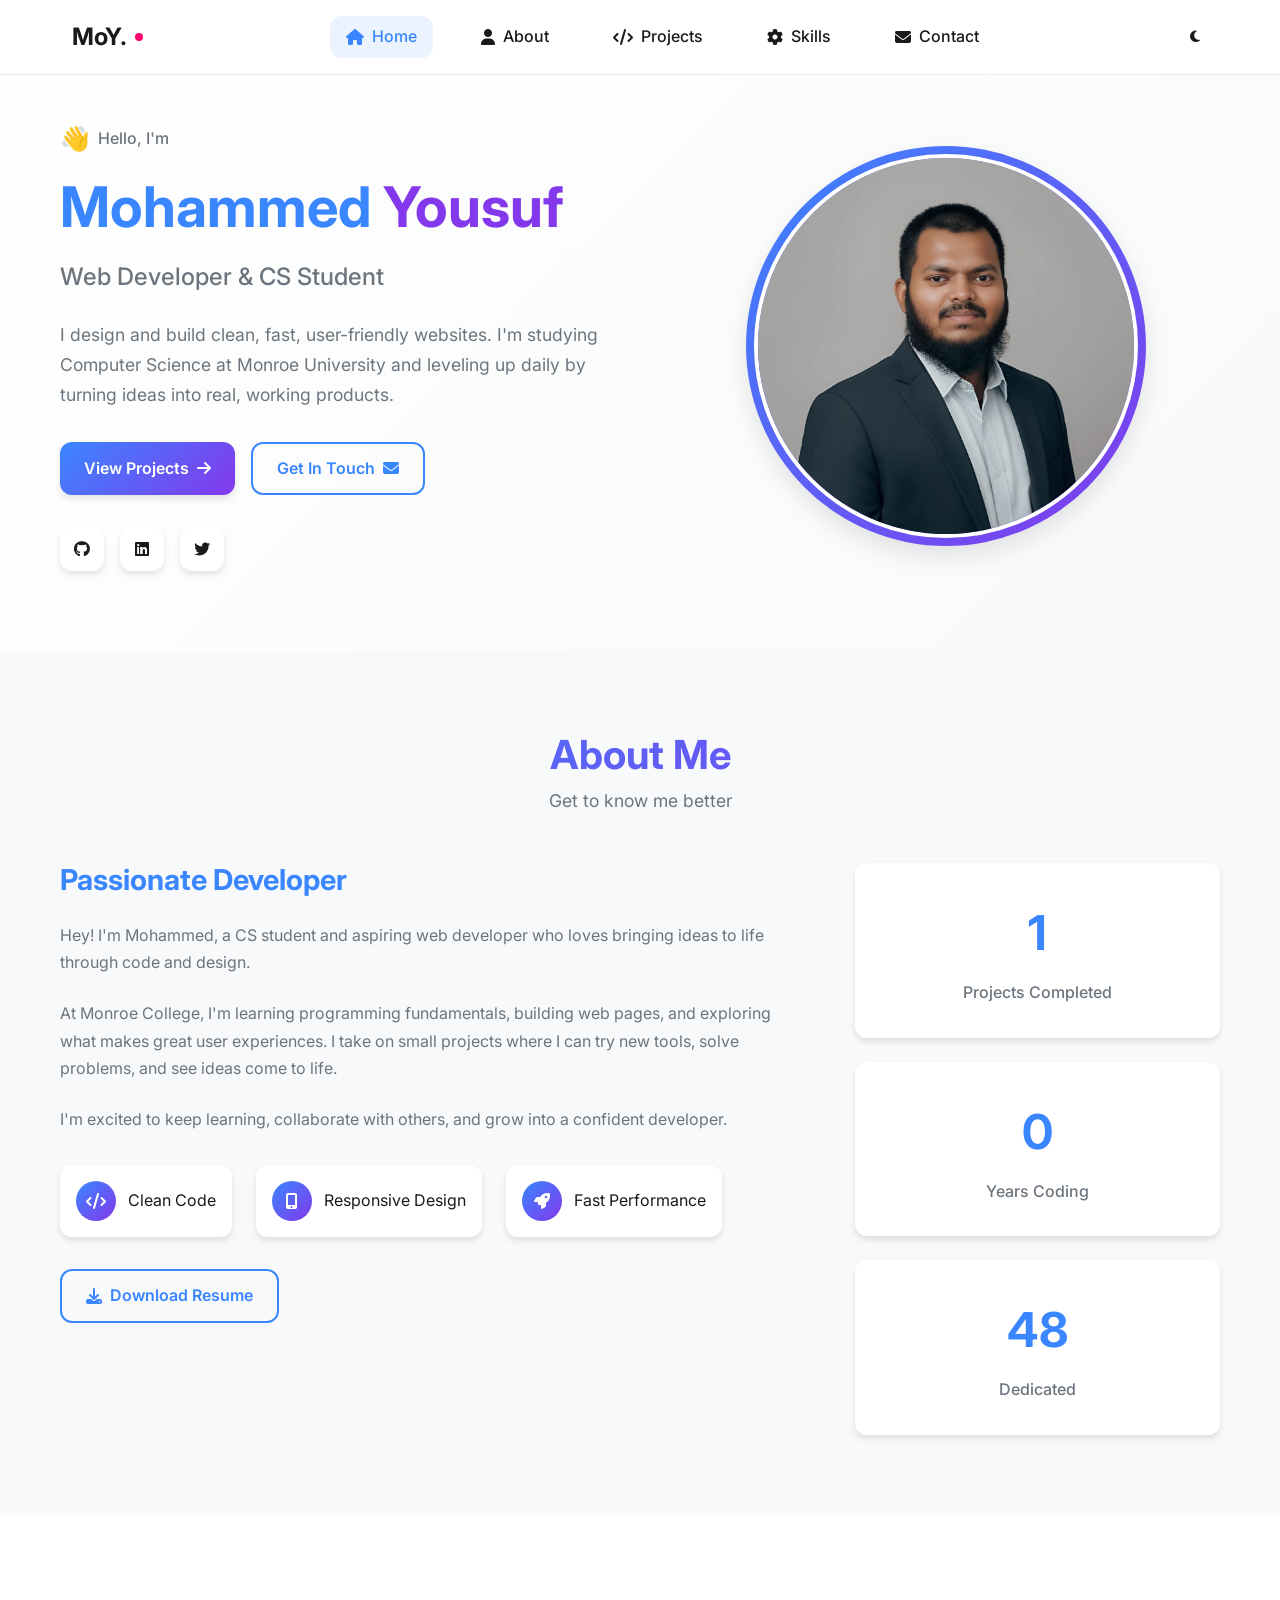
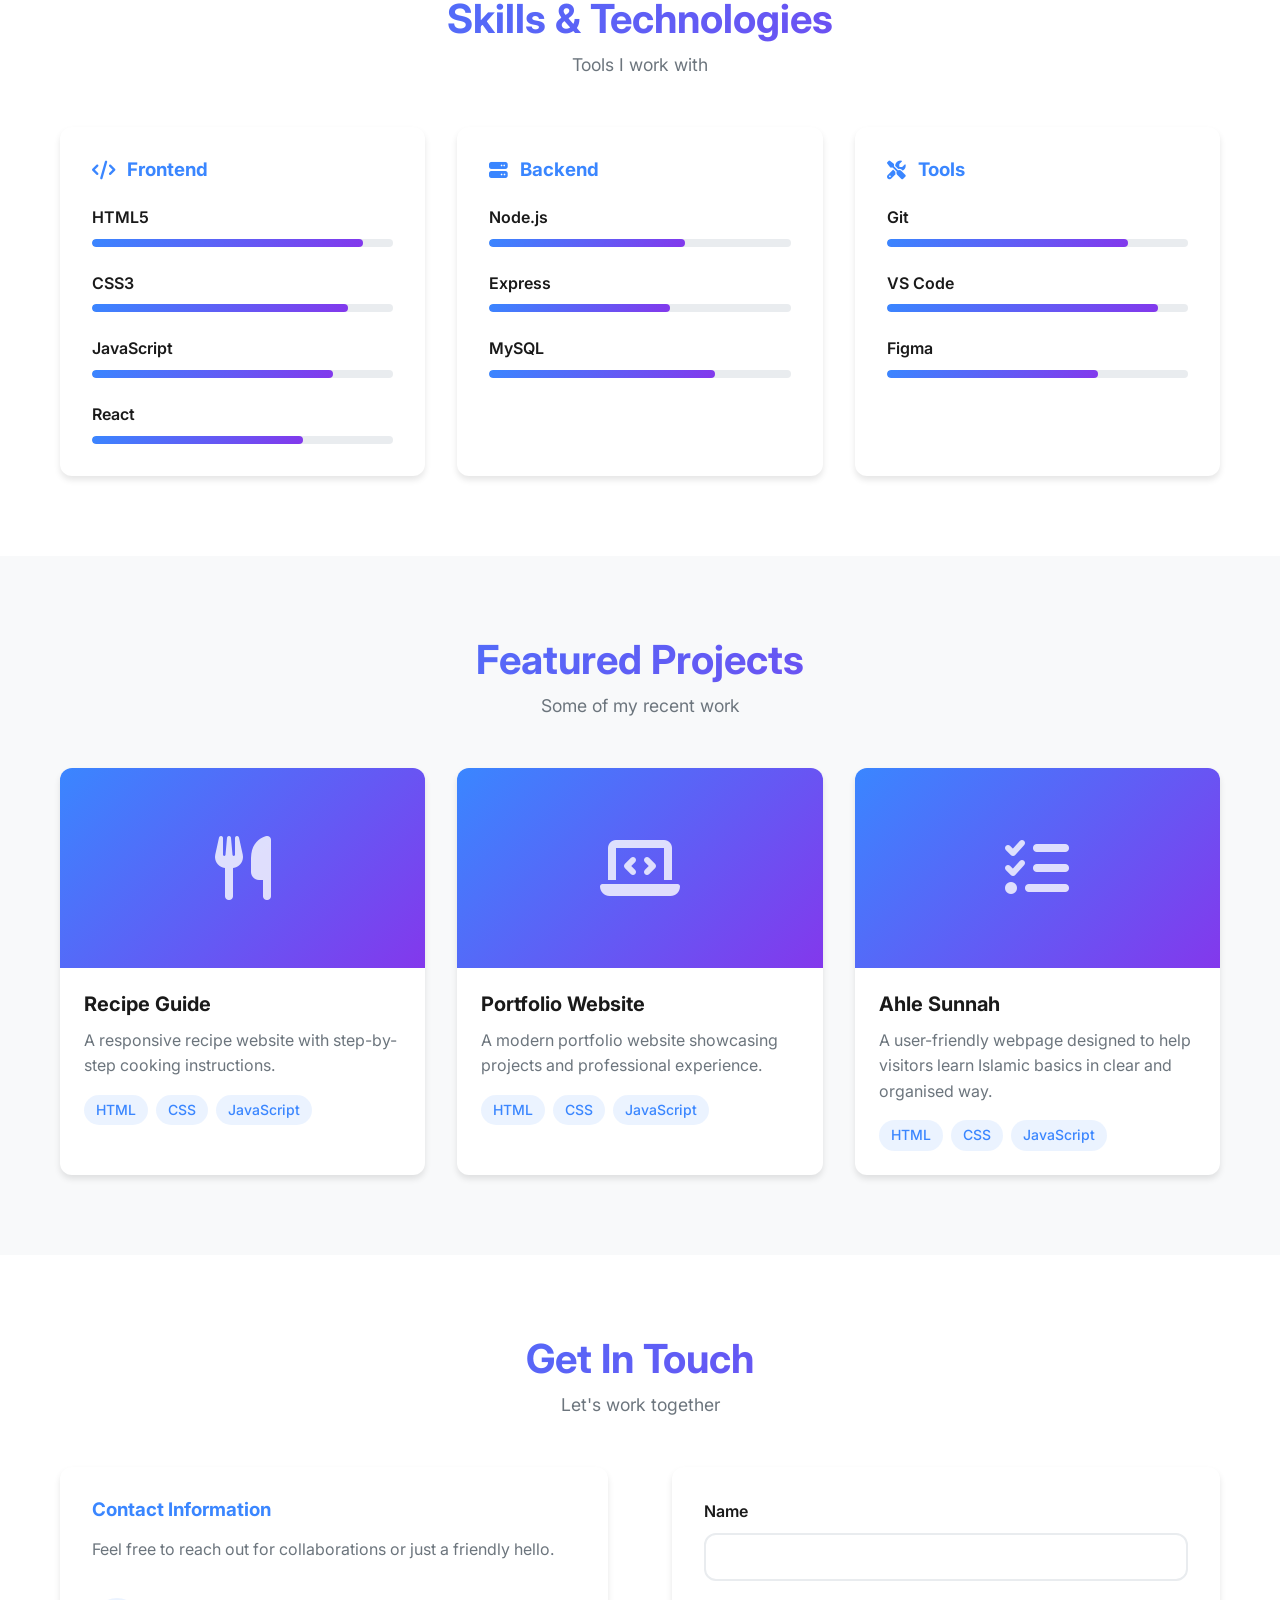
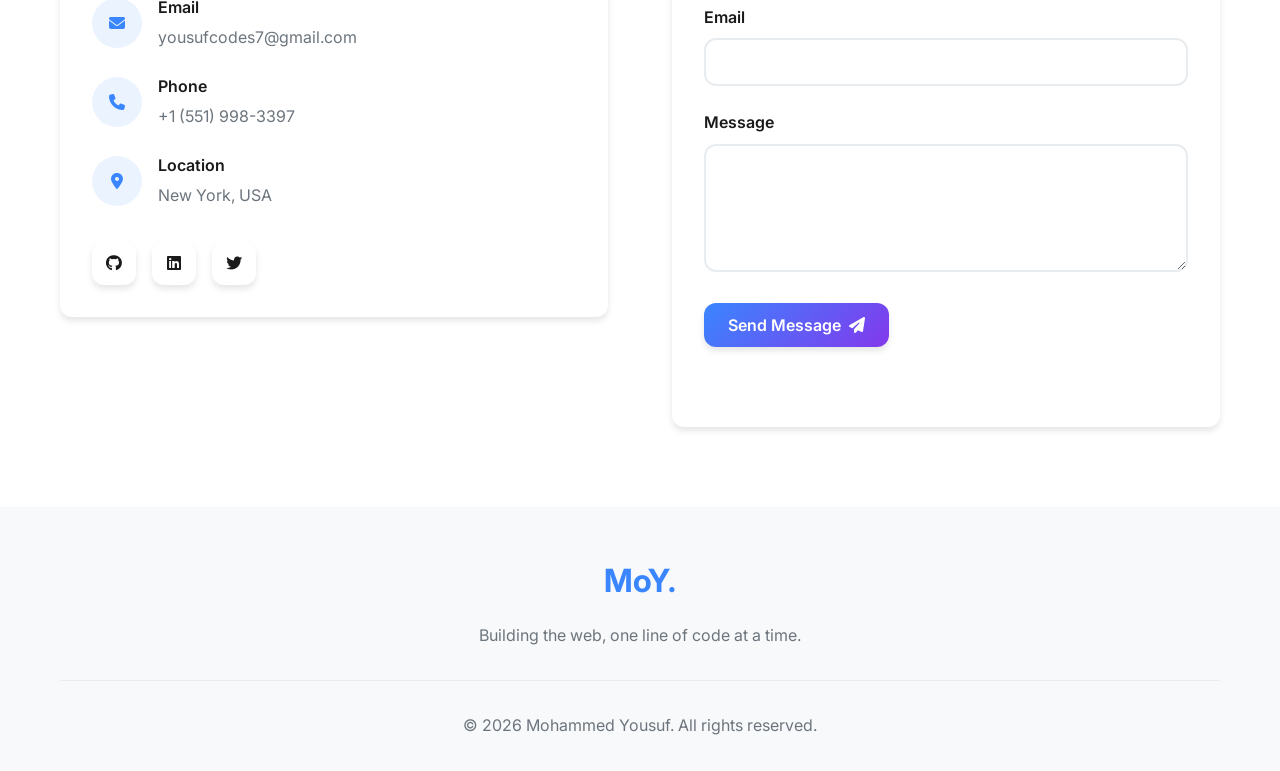
==== commit a9aeb46c: "Add files via upload" ====
--- a/index.html
+++ b/index.html
@@ -87,8 +87,8 @@
               <span>Hello, I'm</span>
             </div>
             <h1 class="hero-title">
-              <span class="name-primary">Yousuf</span>
-              <span class="name-secondary">Mohammed</span>
+              <span class="name-primary">Mohammed</span>
+              <span class="name-secondary">Yousuf</span>
             </h1>
             <p class="hero-subtitle">Web Developer & CS Student</p>
             <p class="hero-description">
@@ -154,15 +154,18 @@
           <div class="about-text">
             <h3>Passionate Developer</h3>
             <p>
-              Hey! I’m Mohammed, a CS student and aspiring web developer who
-              loves bringing ideas to life through code and design. <p>At Monroe
-              College, I’m learning programming fundamentals, building web
-              pages, and exploring what makes great user experiences. I take on
-              small projects where I can try new tools, solve problems, and see
-              ideas come to life.</p>
+              Hey! I'm Mohammed, a CS student and aspiring web developer who
+              loves bringing ideas to life through code and design.
             </p>
             <p>
-             I’m excited to keep learning, collaborate with others, and grow into a confident developer.
+              At Monroe College, I'm learning programming fundamentals, building
+              web pages, and exploring what makes great user experiences. I take
+              on small projects where I can try new tools, solve problems, and
+              see ideas come to life.
+            </p>
+            <p>
+              I'm excited to keep learning, collaborate with others, and grow
+              into a confident developer.
             </p>
             <div class="about-features">
               <div class="feature">
@@ -185,7 +188,7 @@
               </div>
             </div>
             <a
-              href="Yousuf Mohammed  Resume.pdf"
+              href="Yousuf Mohammed  Resume (1).pdf"
               class="btn btn-outline"
               download
             >
@@ -203,7 +206,7 @@
               <div class="stat-label">Years Coding</div>
             </div>
             <div class="stat-card">
-              <div class="stat-number" data-count="100">0</div>
+              <div class="stat-number" data-count="100">></div>
               <div class="stat-label">Dedicated</div>
             </div>
           </div>
@@ -394,7 +397,7 @@
               <div class="project-overlay">
                 <div class="project-links">
                   <a
-                    href=""
+                    href="https://arksite.netlify.app/"
                     class="project-link"
                     target="_blank"
                   >
@@ -412,10 +415,10 @@
               <i class="fas fa-tasks project-icon"></i>
             </div>
             <div class="project-content">
-              <h3 class="project-title">Todo App</h3>
+              <h3 class="project-title">Ahle Sunnah</h3>
               <p class="project-description">
-                A task management application with local storage and intuitive
-                UI.
+                A user-friendly webpage designed to help visitors learn Islamic
+                basics in clear and organised way.
               </p>
               <div class="project-tech">
                 <span class="tech-tag">HTML</span>
@@ -473,7 +476,9 @@
                   </div>
                   <div class="contact-text">
                     <span>Location</span>
-                    <a href="https://maps.app.goo.gl/VEXrPzmrcGGPfwbX6">New York, USA</a>
+                    <a href="https://maps.app.goo.gl/VEXrPzmrcGGPfwbX6"
+                      >New York, USA</a
+                    >
                   </div>
                 </div>
               </div>
@@ -503,14 +508,14 @@
               </div>
             </div>
           </div>
-<form
-            class="contact-form card"
-            action="https://formspree.io/f/mjkenbaz"
-            method="POST"
-            id="contactForm"
-          >
+
           <div class="contact-form">
-            <form id="contactForm">
+            <form
+              action="https://formspree.io/f/mjkenbaz"
+              method="POST"
+              id="contactForm"
+              class="contact-card"
+            >
               <div class="form-group">
                 <label for="name">Name</label>
                 <input type="text" id="name" name="name" required />
@@ -531,10 +536,21 @@
                 ></textarea>
               </div>
 
+              <!-- Formspree Hidden Fields -->
+              <input
+                type="hidden"
+                name="_subject"
+                value="New message from portfolio"
+              />
+              <input type="text" name="_gotcha" style="display: none" />
+
               <button type="submit" class="btn btn-primary">
                 Send Message
                 <i class="fas fa-paper-plane"></i>
               </button>
+
+              <!-- Form Status Message -->
+              <div id="form-status" class="form-status"></div>
             </form>
           </div>
         </div>
--- a/style.css
+++ b/style.css
@@ -1,4 +1,4 @@
-/* Reset & Variables */
+/* Reset and Base Styles */
 * {
     margin: 0;
     padding: 0;
@@ -6,79 +6,45 @@
 }
 
 :root {
-    /* Modern Teal Theme (Default) */
-    --primary: #0ea5e9;
-    --primary-dark: #0284c7;
-    --primary-light: #38bdf8;
-    --secondary: #64748b;
-    --accent: #f59e0b;
-    
-    /* Neutral Colors */
+    --primary-color: #3a86ff;
+    --secondary-color: #8338ec;
+    --accent-color: #ff006e;
+    --text-primary: #1a1a1a;
+    --text-secondary: #6c757d;
     --bg-primary: #ffffff;
-    --bg-secondary: #f8fafc;
+    --bg-secondary: #f8f9fa;
     --bg-card: #ffffff;
-    --text-primary: #1e293b;
-    --text-secondary: #475569;
-    --text-muted: #64748b;
-    --border: #e2e8f0;
-    
-    /* Shadows */
-    --shadow-sm: 0 1px 2px 0 rgba(0, 0, 0, 0.05);
-    --shadow-md: 0 4px 6px -1px rgba(0, 0, 0, 0.1);
-    --shadow-lg: 0 10px 15px -3px rgba(0, 0, 0, 0.1);
-    
-    /* Border Radius */
-    --radius-sm: 8px;
-    --radius-md: 12px;
-    --radius-lg: 16px;
-}
-
-/* Purple Theme */
-[data-theme="purple"] {
-    --primary: #8b5cf6;
-    --primary-dark: #7c3aed;
-    --primary-light: #a78bfa;
-    --accent: #f59e0b;
-}
-
-/* Emerald Theme */
-[data-theme="emerald"] {
-    --primary: #10b981;
-    --primary-dark: #059669;
-    --primary-light: #34d399;
-    --accent: #f59e0b;
-}
-
-/* Rose Theme */
-[data-theme="rose"] {
-    --primary: #f43f5e;
-    --primary-dark: #e11d48;
-    --primary-light: #fb7185;
-    --accent: #f59e0b;
-}
-
-/* Dark Mode */
+    --border-color: #e9ecef;
+    --shadow: 0 4px 6px rgba(0, 0, 0, 0.1);
+    --shadow-lg: 0 10px 25px rgba(0, 0, 0, 0.1);
+    --transition: all 0.3s ease;
+    --border-radius: 12px;
+}
+
 [data-theme="dark"] {
-    --bg-primary: #0f172a;
-    --bg-secondary: #1e293b;
-    --bg-card: #1e293b;
-    --text-primary: #f1f5f9;
-    --text-secondary: #cbd5e1;
-    --text-muted: #94a3b8;
-    --border: #334155;
-    --shadow-sm: 0 1px 2px 0 rgba(0, 0, 0, 0.2);
-    --shadow-md: 0 4px 6px -1px rgba(0, 0, 0, 0.2);
-    --shadow-lg: 0 10px 15px -3px rgba(0, 0, 0, 0.2);
-}
-
-/* Base Styles */
+    --primary-color: #4dabf7;
+    --secondary-color: #9775fa;
+    --accent-color: #ff6b6b;
+    --text-primary: #f8f9fa;
+    --text-secondary: #adb5bd;
+    --bg-primary: #121212;
+    --bg-secondary: #1e1e1e;
+    --bg-card: #2d2d2d;
+    --border-color: #404040;
+    --shadow: 0 4px 6px rgba(0, 0, 0, 0.3);
+    --shadow-lg: 0 10px 25px rgba(0, 0, 0, 0.4);
+}
+
+html {
+    scroll-behavior: smooth;
+}
+
 body {
     font-family: 'Inter', sans-serif;
-    background: var(--bg-primary);
+    line-height: 1.6;
     color: var(--text-primary);
-    line-height: 1.6;
-    transition: all 0.3s ease;
-    padding-bottom: 80px; /* Space for mobile nav */
+    background-color: var(--bg-primary);
+    transition: var(--transition);
 }
 
 .container {
@@ -87,68 +53,117 @@
     padding: 0 20px;
 }
 
-section {
-    padding: 80px 0;
+/* Typography */
+h1, h2, h3, h4, h5, h6 {
+    font-weight: 700;
+    line-height: 1.2;
+    margin-bottom: 1rem;
+}
+
+.section-title {
+    font-size: 2.5rem;
+    text-align: center;
+    margin-bottom: 0.5rem;
+    background: linear-gradient(135deg, var(--primary-color), var(--secondary-color));
+    -webkit-background-clip: text;
+    -webkit-text-fill-color: transparent;
+    background-clip: text;
+}
+
+.section-subtitle {
+    text-align: center;
+    color: var(--text-secondary);
+    margin-bottom: 3rem;
+    font-size: 1.1rem;
+}
+
+/* Buttons */
+.btn {
+    display: inline-flex;
+    align-items: center;
+    gap: 0.5rem;
+    padding: 12px 24px;
+    border-radius: var(--border-radius);
+    text-decoration: none;
+    font-weight: 600;
+    transition: var(--transition);
+    border: none;
+    cursor: pointer;
+    font-family: inherit;
+    font-size: 1rem;
+}
+
+.btn-primary {
+    background: linear-gradient(135deg, var(--primary-color), var(--secondary-color));
+    color: white;
+    box-shadow: var(--shadow);
+}
+
+.btn-primary:hover {
+    transform: translateY(-2px);
+    box-shadow: var(--shadow-lg);
+}
+
+.btn-secondary {
+    background: transparent;
+    color: var(--primary-color);
+    border: 2px solid var(--primary-color);
+}
+
+.btn-secondary:hover {
+    background: var(--primary-color);
+    color: white;
+}
+
+.btn-outline {
+    background: transparent;
+    color: var(--primary-color);
+    border: 2px solid var(--primary-color);
+}
+
+.btn-outline:hover {
+    background: var(--primary-color);
+    color: white;
 }
 
 /* Navigation */
 .navbar {
     position: fixed;
     top: 0;
-    left: 0;
     width: 100%;
-    background: var(--bg-primary);
-    border-bottom: 1px solid var(--border);
-    z-index: 1000;
-    padding: 1rem 0;
-    transition: all 0.3s ease;
-}
-
-.navbar.scrolled {
     background: rgba(255, 255, 255, 0.95);
     backdrop-filter: blur(10px);
-    box-shadow: var(--shadow-lg);
-}
-
-[data-theme="dark"] .navbar.scrolled {
-    background: rgba(15, 23, 42, 0.95);
+    border-bottom: 1px solid var(--border-color);
+    z-index: 1000;
+    transition: var(--transition);
+}
+
+[data-theme="dark"] .navbar {
+    background: rgba(30, 30, 30, 0.95);
 }
 
 .nav-container {
+    display: flex;
+    justify-content: space-between;
+    align-items: center;
+    padding: 1rem 2rem;
     max-width: 1200px;
     margin: 0 auto;
-    padding: 0 20px;
-    display: flex;
-    justify-content: space-between;
-    align-items: center;
 }
 
 .nav-logo {
     display: flex;
     align-items: center;
-    gap: 8px;
+    gap: 0.5rem;
     font-weight: 700;
     font-size: 1.5rem;
-    color: var(--primary);
 }
 
 .logo-dot {
     width: 8px;
     height: 8px;
-    background: var(--primary);
+    background: var(--accent-color);
     border-radius: 50%;
-    animation: pulse 2s infinite;
-}
-
-@keyframes pulse {
-    0%, 100% {
-        transform: scale(1);
-        opacity: 1;
-    }
-    50% {
-        transform: scale(1.2);
-        opacity: 0.7;
-    }
 }
 
 .nav-menu {
@@ -160,80 +175,64 @@
     display: flex;
     align-items: center;
     gap: 0.5rem;
-    color: var(--text-secondary);
     text-decoration: none;
+    color: var(--text-primary);
     font-weight: 500;
-    transition: all 0.3s ease;
+    transition: var(--transition);
     padding: 0.5rem 1rem;
-    border-radius: var(--radius-sm);
-}
-
-.nav-link:hover {
-    color: var(--primary);
-    background: var(--bg-secondary);
-}
-
-.nav-link.active {
-    color: var(--primary);
-    background: var(--bg-secondary);
-}
-
-.nav-link i {
-    font-size: 1.1rem;
-}
-
-.nav-text {
-    display: block;
+    border-radius: var(--border-radius);
+}
+
+.nav-link:hover, .nav-link.active {
+    color: var(--primary-color);
+    background: rgba(58, 134, 255, 0.1);
 }
 
 .nav-actions {
     display: flex;
+    align-items: center;
     gap: 1rem;
-    align-items: center;
 }
 
 .theme-toggle, .menu-toggle {
-    background: var(--bg-card);
-    border: 1px solid var(--border);
+    background: none;
+    border: none;
     color: var(--text-primary);
+    cursor: pointer;
     padding: 0.5rem;
-    border-radius: var(--radius-sm);
-    cursor: pointer;
-    transition: all 0.3s ease;
+    border-radius: var(--border-radius);
+    transition: var(--transition);
 }
 
 .theme-toggle:hover, .menu-toggle:hover {
-    background: var(--primary);
-    color: white;
-    transform: translateY(-1px);
+    background: rgba(58, 134, 255, 0.1);
 }
 
 .menu-toggle {
     display: none;
     flex-direction: column;
-    gap: 3px;
+    gap: 4px;
 }
 
 .menu-toggle span {
     width: 20px;
     height: 2px;
     background: var(--text-primary);
-    transition: 0.3s;
+    transition: var(--transition);
 }
 
 /* Mobile Navigation */
 .mobile-nav {
+    display: none;
     position: fixed;
     bottom: 0;
     left: 0;
     right: 0;
-    background: var(--bg-primary);
-    border-top: 1px solid var(--border);
-    display: none;
-    justify-content: space-around;
-    padding: 1rem;
+    background: var(--bg-card);
+    border-top: 1px solid var(--border-color);
+    padding: 0.5rem;
     z-index: 1000;
-    box-shadow: 0 -4px 20px rgba(0, 0, 0, 0.1);
+    box-shadow: 0 -2px 10px rgba(0, 0, 0, 0.1);
 }
 
 .mobile-nav-item {
@@ -241,33 +240,25 @@
     flex-direction: column;
     align-items: center;
     gap: 0.25rem;
-    color: var(--text-secondary);
     text-decoration: none;
+    color: var(--text-secondary);
+    padding: 0.5rem;
+    border-radius: var(--border-radius);
+    transition: var(--transition);
+    flex: 1;
+    text-align: center;
     font-size: 0.8rem;
-    transition: all 0.3s ease;
-    padding: 0.5rem;
-    border-radius: var(--radius-sm);
-    flex: 1;
-    max-width: 80px;
-}
-
-.mobile-nav-item.active {
-    color: var(--primary);
-    background: var(--bg-secondary);
-}
-
-.mobile-nav-item i {
-    font-size: 1.2rem;
-    margin-bottom: 0.25rem;
+}
+
+.mobile-nav-item.active, .mobile-nav-item:hover {
+    color: var(--primary-color);
+    background: rgba(58, 134, 255, 0.1);
 }
 
 /* Hero Section */
 .hero {
     padding: 120px 0 80px;
-    background: var(--bg-primary);
-    min-height: 100vh;
-    display: flex;
-    align-items: center;
+    background: linear-gradient(135deg, var(--bg-primary) 0%, var(--bg-secondary) 100%);
 }
 
 .hero-content {
@@ -277,61 +268,47 @@
     align-items: center;
 }
 
+.hero-text {
+    max-width: 600px;
+}
+
 .greeting {
     display: flex;
     align-items: center;
-    gap: 1rem;
-    color: var(--primary);
-    font-weight: 600;
-    margin-bottom: 0.5rem;
-    font-size: 1.1rem;
+    gap: 0.5rem;
+    margin-bottom: 1rem;
+    color: var(--text-secondary);
+    font-weight: 500;
 }
 
 .wave {
-    animation: wave 2s infinite;
     font-size: 1.5rem;
-}
-
-@keyframes wave {
-    0%, 100% {
-        transform: rotate(0deg);
-    }
-    25% {
-        transform: rotate(20deg);
-    }
-    75% {
-        transform: rotate(-10deg);
-    }
 }
 
 .hero-title {
     font-size: 3.5rem;
-    font-weight: 700;
-    line-height: 1.1;
     margin-bottom: 1rem;
 }
 
 .name-primary {
-    color: var(--text-primary);
-    display: block;
+    color: var(--primary-color);
 }
 
 .name-secondary {
-    color: var(--primary);
-    display: block;
+    color: var(--secondary-color);
 }
 
 .hero-subtitle {
-    font-size: 1.25rem;
-    color: var(--primary);
-    font-weight: 600;
+    font-size: 1.5rem;
+    color: var(--text-secondary);
     margin-bottom: 1.5rem;
+    font-weight: 500;
 }
 
 .hero-description {
+    font-size: 1.1rem;
     color: var(--text-secondary);
     margin-bottom: 2rem;
-    font-size: 1.1rem;
     line-height: 1.7;
 }
 
@@ -342,125 +319,60 @@
     flex-wrap: wrap;
 }
 
-.btn {
-    display: inline-flex;
-    align-items: center;
-    gap: 0.5rem;
-    padding: 12px 24px;
-    border-radius: var(--radius-md);
+.social-links {
+    display: flex;
+    gap: 1rem;
+}
+
+.social-link {
+    display: flex;
+    align-items: center;
+    justify-content: center;
+    width: 44px;
+    height: 44px;
+    background: var(--bg-card);
+    color: var(--text-primary);
+    border-radius: var(--border-radius);
     text-decoration: none;
-    font-weight: 600;
-    transition: all 0.3s ease;
-    border: none;
-    cursor: pointer;
-    font-size: 0.95rem;
-}
-
-.btn-primary {
-    background: var(--primary);
-    color: white;
-}
-
-.btn-primary:hover {
-    background: var(--primary-dark);
+    transition: var(--transition);
+    box-shadow: var(--shadow);
+}
+
+.social-link:hover {
     transform: translateY(-2px);
-    box-shadow: var(--shadow-md);
-}
-
-.btn-secondary {
-    background: transparent;
-    color: var(--text-primary);
-    border: 1px solid var(--border);
-}
-
-.btn-secondary:hover {
-    background: var(--bg-secondary);
-    border-color: var(--primary);
-    transform: translateY(-2px);
-}
-
-.btn-outline {
-    background: transparent;
-    color: var(--primary);
-    border: 1px solid var(--primary);
-}
-
-.btn-outline:hover {
-    background: var(--primary);
-    color: white;
-    transform: translateY(-2px);
-}
-
-.social-links {
-    display: flex;
-    gap: 1rem;
-}
-
-.social-link {
-    display: flex;
-    align-items: center;
+    box-shadow: var(--shadow-lg);
+    color: var(--primary-color);
+}
+
+.hero-image {
+    display: flex;
     justify-content: center;
-    width: 40px;
-    height: 40px;
-    background: var(--bg-card);
-    border: 1px solid var(--border);
-    border-radius: var(--radius-sm);
-    color: var(--text-secondary);
-    text-decoration: none;
-    transition: all 0.3s ease;
-}
-
-.social-link:hover {
-    background: var(--primary);
-    color: white;
-    transform: translateY(-2px);
-}
-
-.hero-image {
-    display: flex;
-    justify-content: center;
-    align-items: center;
 }
 
 .image-container {
-    width: 300px;
-    height: 300px;
+    position: relative;
+    width: 400px;
+    height: 400px;
     border-radius: 50%;
-    overflow: hidden;
-    border: 3px solid var(--primary);
+    background: linear-gradient(135deg, var(--primary-color), var(--secondary-color));
+    padding: 8px;
     box-shadow: var(--shadow-lg);
-    transition: transform 0.3s ease;
-}
-
-.image-container:hover {
-    transform: scale(1.05);
 }
 
 .profile-image {
     width: 100%;
     height: 100%;
+    border-radius: 50%;
     object-fit: cover;
-}
-
-/* Section Headers */
-.section-header {
-    text-align: center;
-    margin-bottom: 4rem;
-}
-
-.section-title {
-    font-size: 2.5rem;
-    font-weight: 700;
-    margin-bottom: 1rem;
-    color: var(--text-primary);
-}
-
-.section-subtitle {
-    color: var(--text-secondary);
-    font-size: 1.1rem;
+    border: 4px solid var(--bg-primary);
 }
 
 /* About Section */
+.about {
+    padding: 80px 0;
+    background: var(--bg-secondary);
+}
+
 .about-content {
     display: grid;
     grid-template-columns: 2fr 1fr;
@@ -469,20 +381,20 @@
 }
 
 .about-text h3 {
-    font-size: 1.5rem;
+    font-size: 1.8rem;
     margin-bottom: 1.5rem;
-    color: var(--text-primary);
+    color: var(--primary-color);
 }
 
 .about-text p {
-    color: var(--text-secondary);
     margin-bottom: 1.5rem;
+    color: var(--text-secondary);
     line-height: 1.7;
 }
 
 .about-features {
     display: flex;
-    gap: 2rem;
+    gap: 1.5rem;
     margin: 2rem 0;
     flex-wrap: wrap;
 }
@@ -491,15 +403,22 @@
     display: flex;
     align-items: center;
     gap: 0.75rem;
-    color: var(--text-secondary);
-    flex: 1;
-    min-width: 150px;
+    padding: 1rem;
+    background: var(--bg-card);
+    border-radius: var(--border-radius);
+    box-shadow: var(--shadow);
+    transition: var(--transition);
+}
+
+.feature:hover {
+    transform: translateY(-2px);
+    box-shadow: var(--shadow-lg);
 }
 
 .feature-icon {
     width: 40px;
     height: 40px;
-    background: var(--primary);
+    background: linear-gradient(135deg, var(--primary-color), var(--secondary-color));
     border-radius: 50%;
     display: flex;
     align-items: center;
@@ -515,32 +434,35 @@
 
 .stat-card {
     background: var(--bg-card);
-    border: 1px solid var(--border);
-    border-radius: var(--radius-lg);
     padding: 2rem;
+    border-radius: var(--border-radius);
     text-align: center;
-    box-shadow: var(--shadow-sm);
-    transition: transform 0.3s ease;
+    box-shadow: var(--shadow);
+    transition: var(--transition);
 }
 
 .stat-card:hover {
-    transform: translateY(-2px);
-    box-shadow: var(--shadow-md);
+    transform: translateY(-5px);
+    box-shadow: var(--shadow-lg);
 }
 
 .stat-number {
-    font-size: 2rem;
+    font-size: 3rem;
     font-weight: 700;
-    color: var(--primary);
+    color: var(--primary-color);
     margin-bottom: 0.5rem;
 }
 
 .stat-label {
     color: var(--text-secondary);
-    font-size: 0.9rem;
+    font-weight: 500;
 }
 
 /* Skills Section */
+.skills {
+    padding: 80px 0;
+}
+
 .skills-grid {
     display: grid;
     grid-template-columns: repeat(auto-fit, minmax(300px, 1fr));
@@ -549,11 +471,10 @@
 
 .skill-category {
     background: var(--bg-card);
-    border: 1px solid var(--border);
-    border-radius: var(--radius-lg);
     padding: 2rem;
-    box-shadow: var(--shadow-sm);
-    transition: transform 0.3s ease;
+    border-radius: var(--border-radius);
+    box-shadow: var(--shadow);
+    transition: var(--transition);
 }
 
 .skill-category:hover {
@@ -565,13 +486,8 @@
     display: flex;
     align-items: center;
     gap: 0.75rem;
-    font-size: 1.25rem;
     margin-bottom: 1.5rem;
-    color: var(--text-primary);
-}
-
-.skill-category-title i {
-    color: var(--primary);
+    color: var(--primary-color);
 }
 
 .skill-items {
@@ -582,34 +498,36 @@
 
 .skill-item {
     display: flex;
-    justify-content: space-between;
-    align-items: center;
-    gap: 1rem;
+    flex-direction: column;
+    gap: 0.5rem;
 }
 
 .skill-name {
+    font-weight: 600;
     color: var(--text-primary);
-    font-weight: 500;
-    min-width: 100px;
 }
 
 .skill-level {
-    flex: 1;
-    height: 6px;
-    background: var(--border);
-    border-radius: 3px;
+    height: 8px;
+    background: var(--border-color);
+    border-radius: 4px;
     overflow: hidden;
 }
 
 .skill-bar {
     height: 100%;
-    background: var(--primary);
-    border-radius: 3px;
+    background: linear-gradient(135deg, var(--primary-color), var(--secondary-color));
+    border-radius: 4px;
     width: 0;
-    transition: width 1s ease-in-out;
+    transition: width 1.5s ease;
 }
 
 /* Projects Section */
+.projects {
+    padding: 80px 0;
+    background: var(--bg-secondary);
+}
+
 .projects-grid {
     display: grid;
     grid-template-columns: repeat(auto-fit, minmax(350px, 1fr));
@@ -618,44 +536,38 @@
 
 .project-card {
     background: var(--bg-card);
-    border: 1px solid var(--border);
-    border-radius: var(--radius-lg);
+    border-radius: var(--border-radius);
     overflow: hidden;
-    box-shadow: var(--shadow-sm);
-    transition: all 0.3s ease;
+    box-shadow: var(--shadow);
+    transition: var(--transition);
 }
 
 .project-card:hover {
-    transform: translateY(-8px);
+    transform: translateY(-5px);
     box-shadow: var(--shadow-lg);
 }
 
 .project-image {
     position: relative;
     height: 200px;
-    background: linear-gradient(135deg, var(--primary), var(--primary-light));
+    background: linear-gradient(135deg, var(--primary-color), var(--secondary-color));
     display: flex;
     align-items: center;
     justify-content: center;
-}
-
-.project-icon {
-    font-size: 3rem;
-    color: white;
 }
 
 .project-overlay {
     position: absolute;
     top: 0;
     left: 0;
-    width: 100%;
-    height: 100%;
+    right: 0;
+    bottom: 0;
     background: rgba(0, 0, 0, 0.8);
     display: flex;
     align-items: center;
     justify-content: center;
     opacity: 0;
-    transition: opacity 0.3s ease;
+    transition: var(--transition);
 }
 
 .project-card:hover .project-overlay {
@@ -668,22 +580,28 @@
 }
 
 .project-link {
+    width: 50px;
+    height: 50px;
+    background: white;
+    color: var(--primary-color);
+    border-radius: 50%;
     display: flex;
     align-items: center;
     justify-content: center;
-    width: 45px;
-    height: 45px;
-    background: white;
-    color: var(--primary);
-    border-radius: 50%;
     text-decoration: none;
-    transition: all 0.3s ease;
+    transition: var(--transition);
 }
 
 .project-link:hover {
-    background: var(--primary);
+    transform: scale(1.1);
+    background: var(--primary-color);
     color: white;
-    transform: scale(1.1);
+}
+
+.project-icon {
+    font-size: 4rem;
+    color: white;
+    opacity: 0.8;
 }
 
 .project-content {
@@ -692,13 +610,13 @@
 
 .project-title {
     font-size: 1.25rem;
+    margin-bottom: 0.75rem;
+    color: var(--text-primary);
+}
+
+.project-description {
+    color: var(--text-secondary);
     margin-bottom: 1rem;
-    color: var(--text-primary);
-}
-
-.project-description {
-    color: var(--text-secondary);
-    margin-bottom: 1.5rem;
     line-height: 1.6;
 }
 
@@ -709,16 +627,19 @@
 }
 
 .tech-tag {
-    background: var(--bg-secondary);
-    color: var(--primary);
+    background: rgba(58, 134, 255, 0.1);
+    color: var(--primary-color);
     padding: 0.25rem 0.75rem;
     border-radius: 20px;
-    font-size: 0.8rem;
+    font-size: 0.875rem;
     font-weight: 500;
-    border: 1px solid var(--border);
 }
 
 /* Contact Section */
+.contact {
+    padding: 80px 0;
+}
+
 .contact-content {
     display: grid;
     grid-template-columns: 1fr 1fr;
@@ -727,19 +648,18 @@
 
 .contact-card {
     background: var(--bg-card);
-    border: 1px solid var(--border);
-    border-radius: var(--radius-lg);
     padding: 2rem;
-    box-shadow: var(--shadow-sm);
+    border-radius: var(--border-radius);
+    box-shadow: var(--shadow);
+    height: fit-content;
 }
 
 .contact-card h3 {
-    font-size: 1.5rem;
+    color: var(--primary-color);
     margin-bottom: 1rem;
-    color: var(--text-primary);
-}
-
-.contact-card > p {
+}
+
+.contact-card p {
     color: var(--text-secondary);
     margin-bottom: 2rem;
     line-height: 1.6;
@@ -759,331 +679,217 @@
 }
 
 .contact-icon {
-    width: 45px;
-    height: 45px;
-    background: var(--primary);
+    width: 50px;
+    height: 50px;
+    background: rgba(58, 134, 255, 0.1);
     border-radius: 50%;
     display: flex;
     align-items: center;
     justify-content: center;
-    color: white;
-}
-
-.contact-text {
-    display: flex;
-    flex-direction: column;
-}
-
-.contact-text span:first-child {
-    color: var(--text-secondary);
-    font-size: 0.9rem;
-}
-
-.contact-text a, .contact-text span:last-child {
+    color: var(--primary-color);
+}
+
+.contact-text span {
+    display: block;
+    font-weight: 600;
     color: var(--text-primary);
+    margin-bottom: 0.25rem;
+}
+
+.contact-text a {
+    color: var(--text-secondary);
     text-decoration: none;
-    font-weight: 500;
+    transition: var(--transition);
 }
 
 .contact-text a:hover {
-    color: var(--primary);
-}
-
-.social-links {
-    display: flex;
-    gap: 1rem;
-}
-
-.social-link {
-    display: flex;
-    align-items: center;
-    justify-content: center;
-    width: 45px;
-    height: 45px;
-    background: var(--bg-card);
-    border: 1px solid var(--border);
-    border-radius: 50%;
-    color: var(--text-secondary);
-    text-decoration: none;
-    transition: all 0.3s ease;
-}
-
-.social-link:hover {
-    background: var(--primary);
-    color: white;
-    transform: translateY(-2px);
-}
-
-.contact-form .form-group {
+    color: var(--primary-color);
+}
+
+/* Form Styles */
+.form-group {
     margin-bottom: 1.5rem;
 }
 
-.contact-form label {
+.form-group label {
     display: block;
     margin-bottom: 0.5rem;
+    font-weight: 600;
     color: var(--text-primary);
-    font-weight: 500;
-}
-
-.contact-form input, .contact-form textarea {
+}
+
+.form-group input,
+.form-group textarea {
     width: 100%;
-    padding: 0.75rem;
-    border: 1px solid var(--border);
-    border-radius: var(--radius-md);
+    padding: 12px 16px;
+    border: 2px solid var(--border-color);
+    border-radius: var(--border-radius);
     background: var(--bg-primary);
     color: var(--text-primary);
     font-family: inherit;
-    transition: border-color 0.3s ease;
-}
-
-.contact-form input:focus, .contact-form textarea:focus {
+    font-size: 1rem;
+    transition: var(--transition);
+}
+
+.form-group input:focus,
+.form-group textarea:focus {
     outline: none;
-    border-color: var(--primary);
+    border-color: var(--primary-color);
+    box-shadow: 0 0 0 3px rgba(58, 134, 255, 0.1);
+}
+
+.form-status {
+    margin-top: 1rem;
+    padding: 1rem;
+    border-radius: var(--border-radius);
+    text-align: center;
+    font-weight: 500;
+}
+
+.form-status.success {
+    background: rgba(40, 167, 69, 0.1);
+    color: #28a745;
+    border: 1px solid rgba(40, 167, 69, 0.2);
+}
+
+.form-status.error {
+    background: rgba(220, 53, 69, 0.1);
+    color: #dc3545;
+    border: 1px solid rgba(220, 53, 69, 0.2);
 }
 
 /* Footer */
 .footer {
     background: var(--bg-secondary);
-    padding: 3rem 0 1rem;
-    border-top: 1px solid var(--border);
-}
-
-.footer-content {
+    padding: 3rem 0 2rem;
     text-align: center;
 }
 
 .footer-logo {
+    font-size: 2rem;
     font-weight: 700;
-    font-size: 1.5rem;
-    color: var(--primary);
     margin-bottom: 1rem;
+    color: var(--primary-color);
 }
 
 .footer-text {
     color: var(--text-secondary);
     margin-bottom: 2rem;
+    max-width: 600px;
+    margin-left: auto;
+    margin-right: auto;
 }
 
 .footer-bottom {
-    border-top: 1px solid var(--border);
+    border-top: 1px solid var(--border-color);
     padding-top: 2rem;
-}
-
-.footer-bottom p {
-    color: var(--text-muted);
-    font-size: 0.9rem;
-}
-
-/* Theme Selector */
-.theme-selector {
-    position: fixed;
-    top: 50%;
-    right: 20px;
-    transform: translateY(-50%);
-    display: flex;
-    flex-direction: column;
-    gap: 0.5rem;
-    z-index: 1000;
-}
-
-.theme-option {
-    width: 20px;
-    height: 20px;
-    border-radius: 50%;
-    border: 2px solid white;
-    cursor: pointer;
-    transition: transform 0.3s ease;
-    box-shadow: var(--shadow-sm);
-}
-
-.theme-option:hover {
-    transform: scale(1.2);
-}
-
-.theme-option[data-theme="default"] { background: #0ea5e9; }
-.theme-option[data-theme="purple"] { background: #8b5cf6; }
-.theme-option[data-theme="emerald"] { background: #10b981; }
-.theme-option[data-theme="rose"] { background: #f43f5e; }
-
-/* Responsive Design - MOBILE FIRST APPROACH */
+    color: var(--text-secondary);
+}
+
+/* Responsive Design */
+@media (max-width: 1024px) {
+    .hero-content {
+        gap: 2rem;
+    }
+    
+    .hero-title {
+        font-size: 3rem;
+    }
+    
+    .about-content {
+        grid-template-columns: 1fr;
+        gap: 3rem;
+    }
+    
+    .contact-content {
+        grid-template-columns: 1fr;
+        gap: 3rem;
+    }
+}
+
 @media (max-width: 768px) {
-    .container {
-        padding: 0 16px;
-    }
-
-    section {
-        padding: 60px 0;
-    }
-
-    /* Navigation */
     .nav-menu {
         display: none;
     }
-
+    
     .menu-toggle {
         display: flex;
     }
-
+    
     .mobile-nav {
         display: flex;
     }
-
-    /* Hero Section */
+    
+    .hero-content {
+        grid-template-columns: 1fr;
+        text-align: center;
+        gap: 3rem;
+    }
+    
+    .hero-buttons {
+        justify-content: center;
+    }
+    
+    .image-container {
+        width: 300px;
+        height: 300px;
+        margin: 0 auto;
+    }
+    
+    .section-title {
+        font-size: 2rem;
+    }
+    
+    .projects-grid {
+        grid-template-columns: 1fr;
+    }
+    
+    .skills-grid {
+        grid-template-columns: 1fr;
+    }
+    
+    .about-features {
+        flex-direction: column;
+    }
+}
+
+@media (max-width: 480px) {
+    .container {
+        padding: 0 15px;
+    }
+    
+    .nav-container {
+        padding: 1rem;
+    }
+    
     .hero {
         padding: 100px 0 60px;
-        min-height: auto;
-    }
-
-    .hero-content {
-        grid-template-columns: 1fr;
-        gap: 3rem;
-        text-align: center;
-    }
-
+    }
+    
     .hero-title {
         font-size: 2.5rem;
     }
-
+    
     .hero-buttons {
         flex-direction: column;
         align-items: center;
     }
-
+    
     .btn {
         width: 100%;
-        max-width: 280px;
         justify-content: center;
     }
-
+    
     .image-container {
         width: 250px;
         height: 250px;
-        margin: 0 auto;
-    }
-
-    /* About Section */
-    .about-content {
-        grid-template-columns: 1fr;
-        gap: 3rem;
-    }
-
-    .about-features {
-        flex-direction: column;
-        gap: 1rem;
-    }
-
-    .feature {
-        min-width: auto;
-    }
-
-    /* Skills Section */
-    .skills-grid {
-        grid-template-columns: 1fr;
-    }
-
-    .skill-item {
-        flex-direction: column;
-        align-items: flex-start;
-        gap: 0.5rem;
-    }
-
-    .skill-name {
-        min-width: auto;
-    }
-
-    .skill-level {
-        width: 100%;
-    }
-
-    /* Projects Section */
-    .projects-grid {
-        grid-template-columns: 1fr;
-    }
-
-    .project-card {
-        margin: 0 auto;
-        max-width: 400px;
-    }
-
-    /* Contact Section */
-    .contact-content {
-        grid-template-columns: 1fr;
-        gap: 3rem;
-    }
-
-    /* Theme Selector */
-    .theme-selector {
-        display: none;
-    }
-
-    /* Adjust text sizes for mobile */
-    .hero-title {
-        font-size: 2.2rem;
-    }
-
-    .section-title {
-        font-size: 2rem;
-    }
-
-    .hero-description {
-        font-size: 1rem;
-    }
-}
-
-@media (max-width: 480px) {
-    .hero-title {
-        font-size: 2rem;
-    }
-
-    .section-title {
-        font-size: 1.8rem;
-    }
-
-    .image-container {
-        width: 200px;
-        height: 200px;
-    }
-
-    .btn {
-        padding: 10px 20px;
-        font-size: 0.9rem;
-    }
-
+    }
+    
     .stat-card {
         padding: 1.5rem;
     }
-
-    .skill-category, .contact-card {
-        padding: 1.5rem;
-    }
-}
-
-/* Large screens */
-@media (min-width: 1200px) {
-    .container {
-        max-width: 1200px;
-    }
-}
-
-/* Touch device improvements */
-@media (hover: none) {
-    .project-card:hover {
-        transform: none;
-    }
-    
-    .skill-category:hover {
-        transform: none;
-    }
-    
-    .stat-card:hover {
-        transform: none;
-    }
-    
-    .btn:hover {
-        transform: none;
-    }
-    
-    .social-link:hover {
-        transform: none;
+    
+    .stat-number {
+        font-size: 2.5rem;
     }
 }
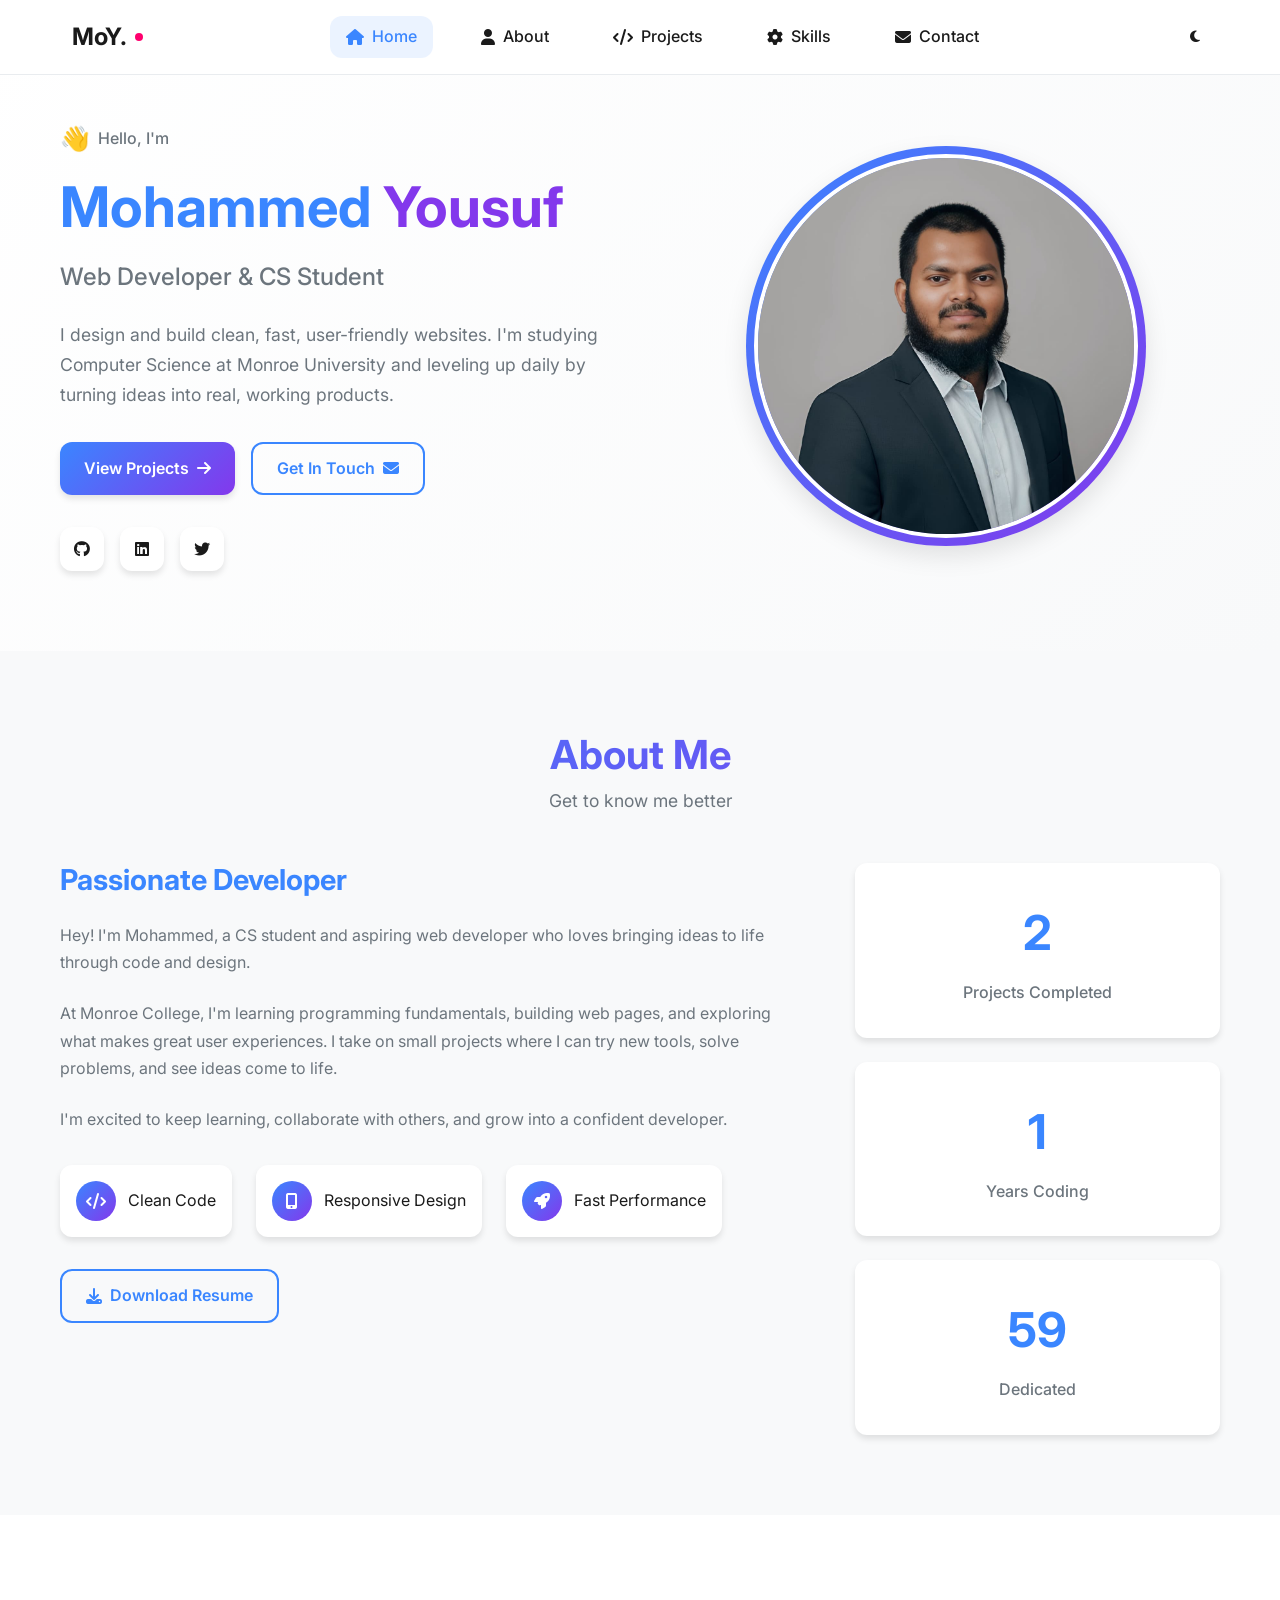
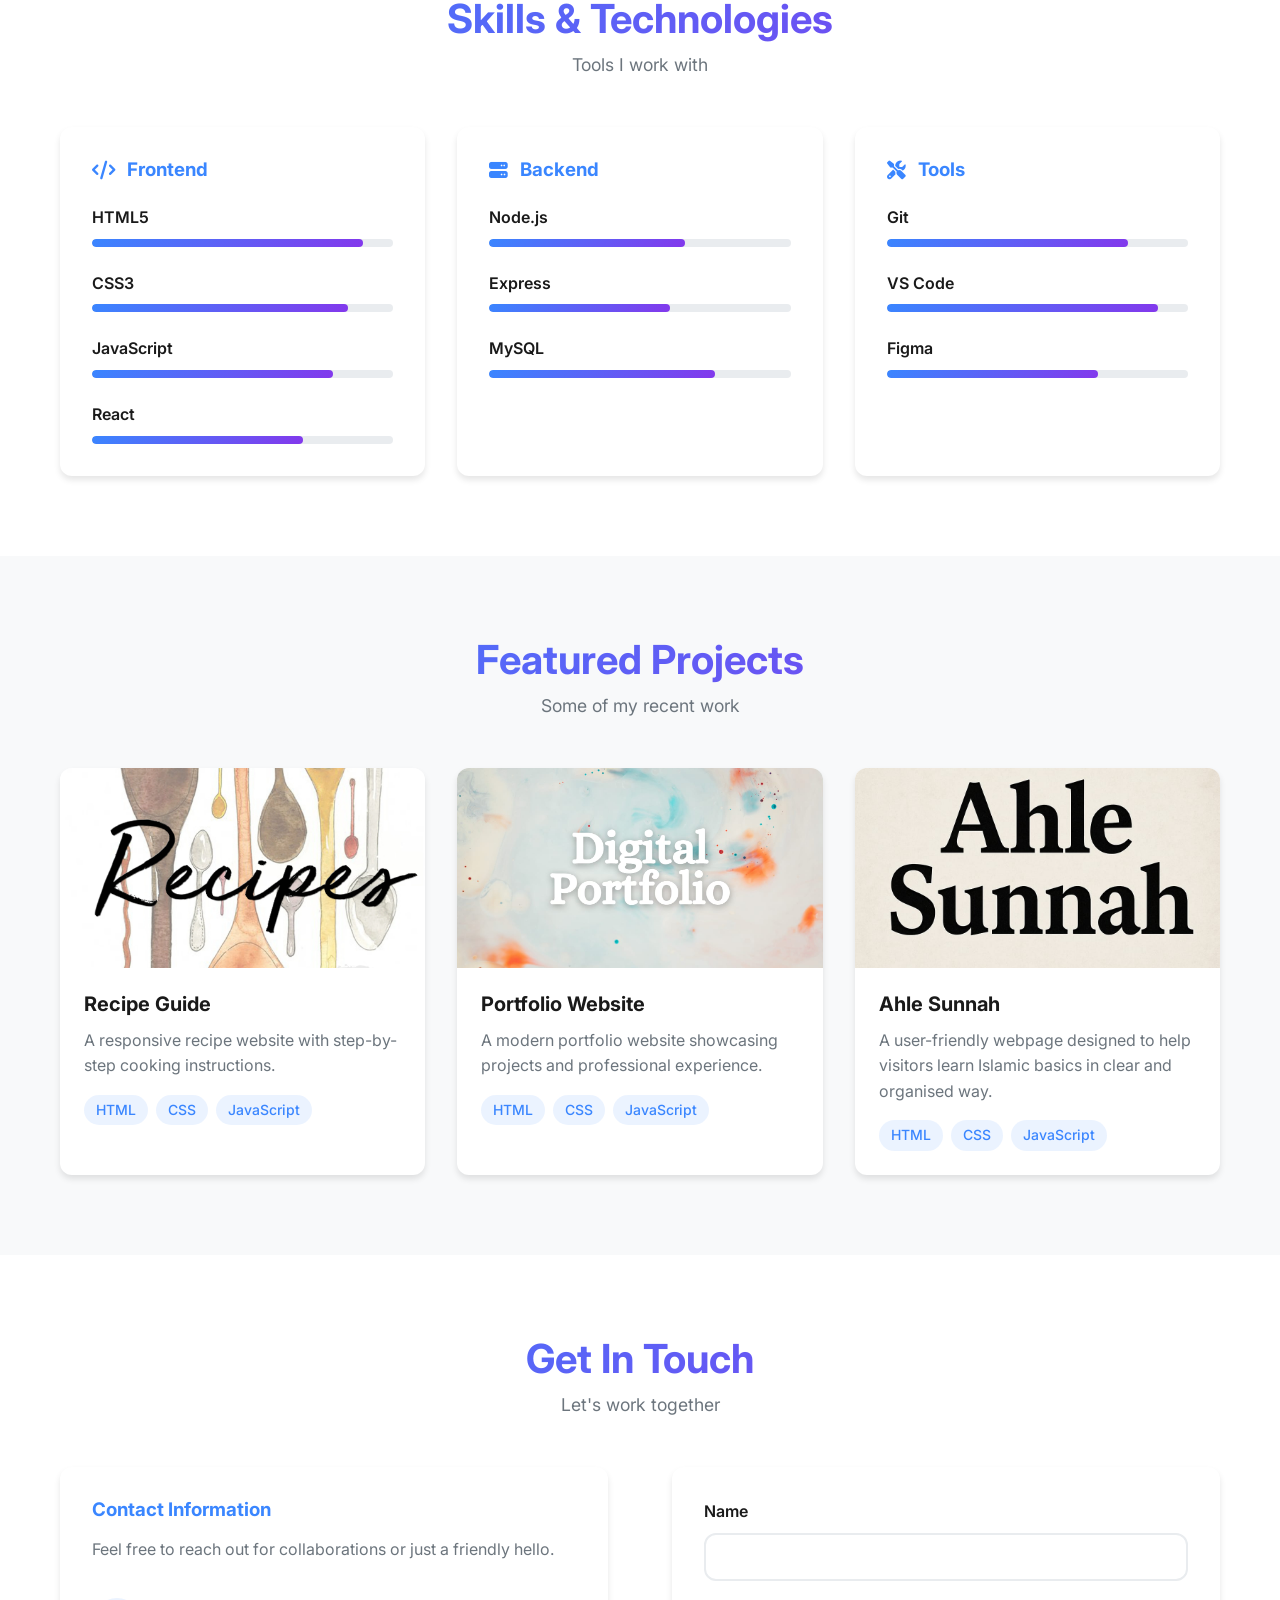
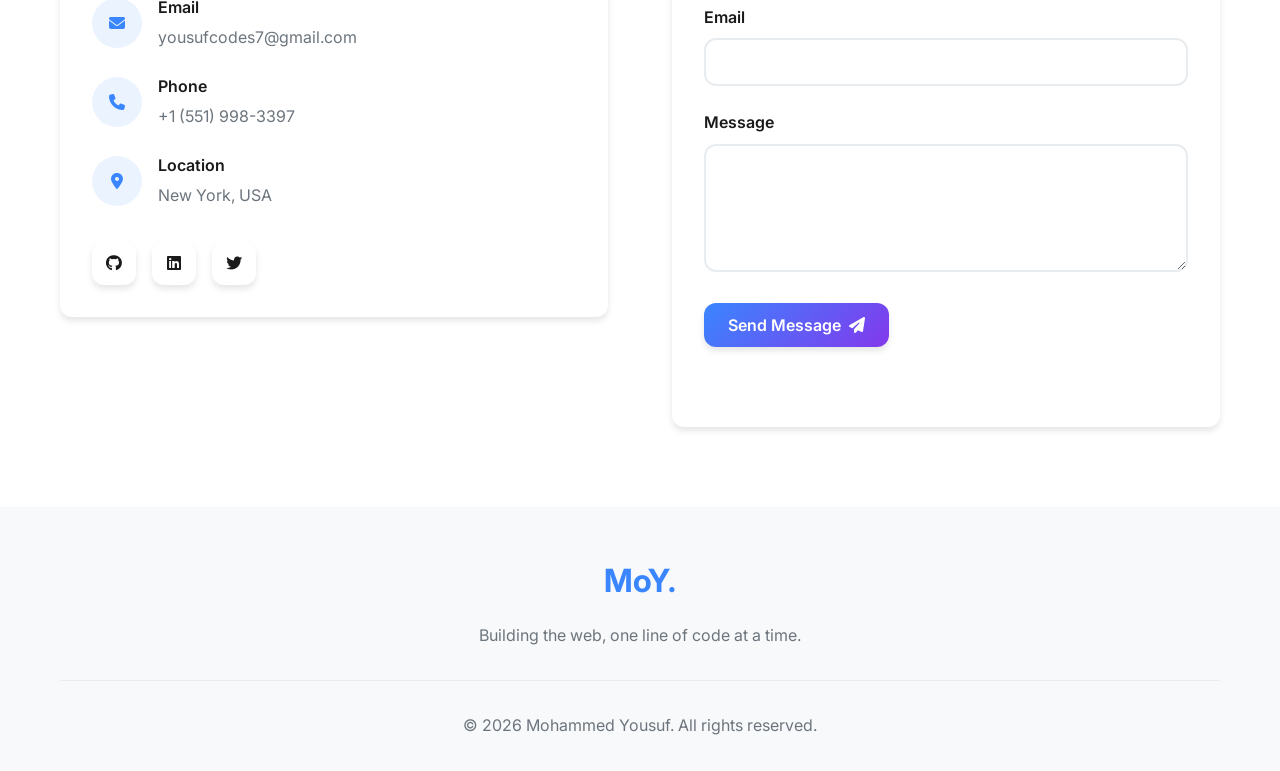
==== commit 03163fbd: "Add files via upload" ====
--- a/index.html
+++ b/index.html
@@ -206,7 +206,7 @@
               <div class="stat-label">Years Coding</div>
             </div>
             <div class="stat-card">
-              <div class="stat-number" data-count="100">></div>
+              <div class="stat-number" data-count="100">0</div>
               <div class="stat-label">Dedicated</div>
             </div>
           </div>
@@ -322,6 +322,11 @@
         <div class="projects-grid">
           <div class="project-card">
             <div class="project-image">
+              <img
+                src="recipie img.webp"
+                alt="Recipe Guide Project"
+                class="project-cover"
+              />
               <div class="project-overlay">
                 <div class="project-links">
                   <a
@@ -340,7 +345,6 @@
                   </a>
                 </div>
               </div>
-              <i class="fas fa-utensils project-icon"></i>
             </div>
             <div class="project-content">
               <h3 class="project-title">Recipe Guide</h3>
@@ -358,6 +362,11 @@
 
           <div class="project-card">
             <div class="project-image">
+              <img
+                src="digiportfolio cover img.jpg"
+                alt="Portfolio Website"
+                class="project-cover"
+              />
               <div class="project-overlay">
                 <div class="project-links">
                   <a
@@ -376,7 +385,6 @@
                   </a>
                 </div>
               </div>
-              <i class="fas fa-laptop-code project-icon"></i>
             </div>
             <div class="project-content">
               <h3 class="project-title">Portfolio Website</h3>
@@ -394,6 +402,11 @@
 
           <div class="project-card">
             <div class="project-image">
+              <img
+                src="portfoilio Ahle sunnah img.jpg"
+                alt="Ahle Sunnah Project"
+                class="project-cover"
+              />
               <div class="project-overlay">
                 <div class="project-links">
                   <a
@@ -412,7 +425,6 @@
                   </a>
                 </div>
               </div>
-              <i class="fas fa-tasks project-icon"></i>
             </div>
             <div class="project-content">
               <h3 class="project-title">Ahle Sunnah</h3>
--- a/style.css
+++ b/style.css
@@ -550,10 +550,18 @@
 .project-image {
     position: relative;
     height: 200px;
-    background: linear-gradient(135deg, var(--primary-color), var(--secondary-color));
-    display: flex;
-    align-items: center;
-    justify-content: center;
+    overflow: hidden;
+}
+
+.project-cover {
+    width: 100%;
+    height: 100%;
+    object-fit: cover;
+    transition: var(--transition);
+}
+
+.project-card:hover .project-cover {
+    transform: scale(1.05);
 }
 
 .project-overlay {
@@ -598,12 +606,6 @@
     color: white;
 }
 
-.project-icon {
-    font-size: 4rem;
-    color: white;
-    opacity: 0.8;
-}
-
 .project-content {
     padding: 1.5rem;
 }
@@ -786,6 +788,37 @@
     color: var(--text-secondary);
 }
 
+/* Animations */
+.fade-up {
+    opacity: 0;
+    transform: translateY(30px);
+    transition: opacity 0.6s ease, transform 0.6s ease;
+}
+
+.animate-in {
+    opacity: 1;
+    transform: translateY(0);
+}
+
+.skill-bar {
+    transition: width 1.5s ease-in-out;
+}
+
+@keyframes fadeInUp {
+    from {
+        opacity: 0;
+        transform: translateY(30px);
+    }
+    to {
+        opacity: 1;
+        transform: translateY(0);
+    }
+}
+
+.nav-menu {
+    transition: all 0.3s ease;
+}
+
 /* Responsive Design */
 @media (max-width: 1024px) {
     .hero-content {
@@ -851,6 +884,29 @@
     .about-features {
         flex-direction: column;
     }
+    
+    @media (max-width: 768px) {
+        .nav-menu {
+            position: absolute;
+            top: 100%;
+            left: 0;
+            right: 0;
+            background: var(--bg-card);
+            flex-direction: column;
+            padding: 1rem;
+            box-shadow: var(--shadow-lg);
+            border-top: 1px solid var(--border-color);
+            transform: translateY(-10px);
+            opacity: 0;
+            visibility: hidden;
+        }
+        
+        .nav-menu.active {
+            transform: translateY(0);
+            opacity: 1;
+            visibility: visible;
+        }
+    }
 }
 
 @media (max-width: 480px) {
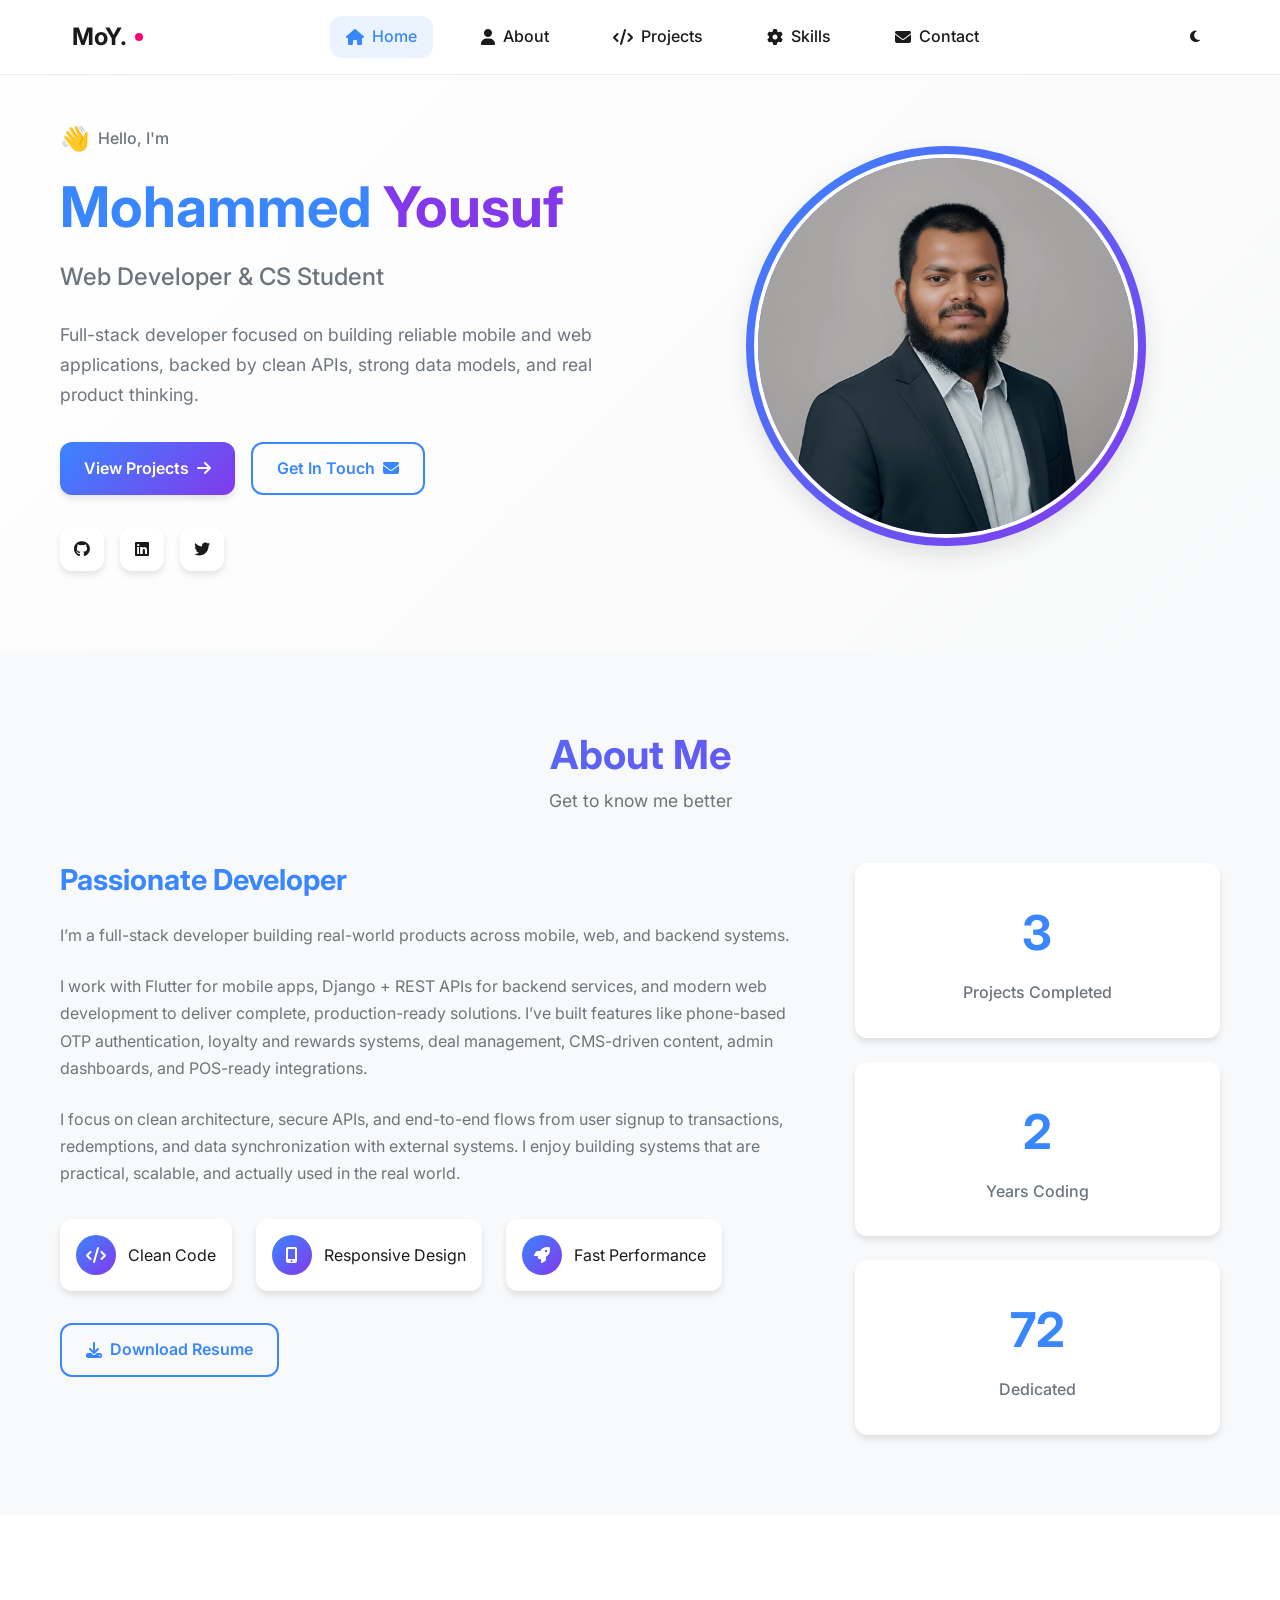
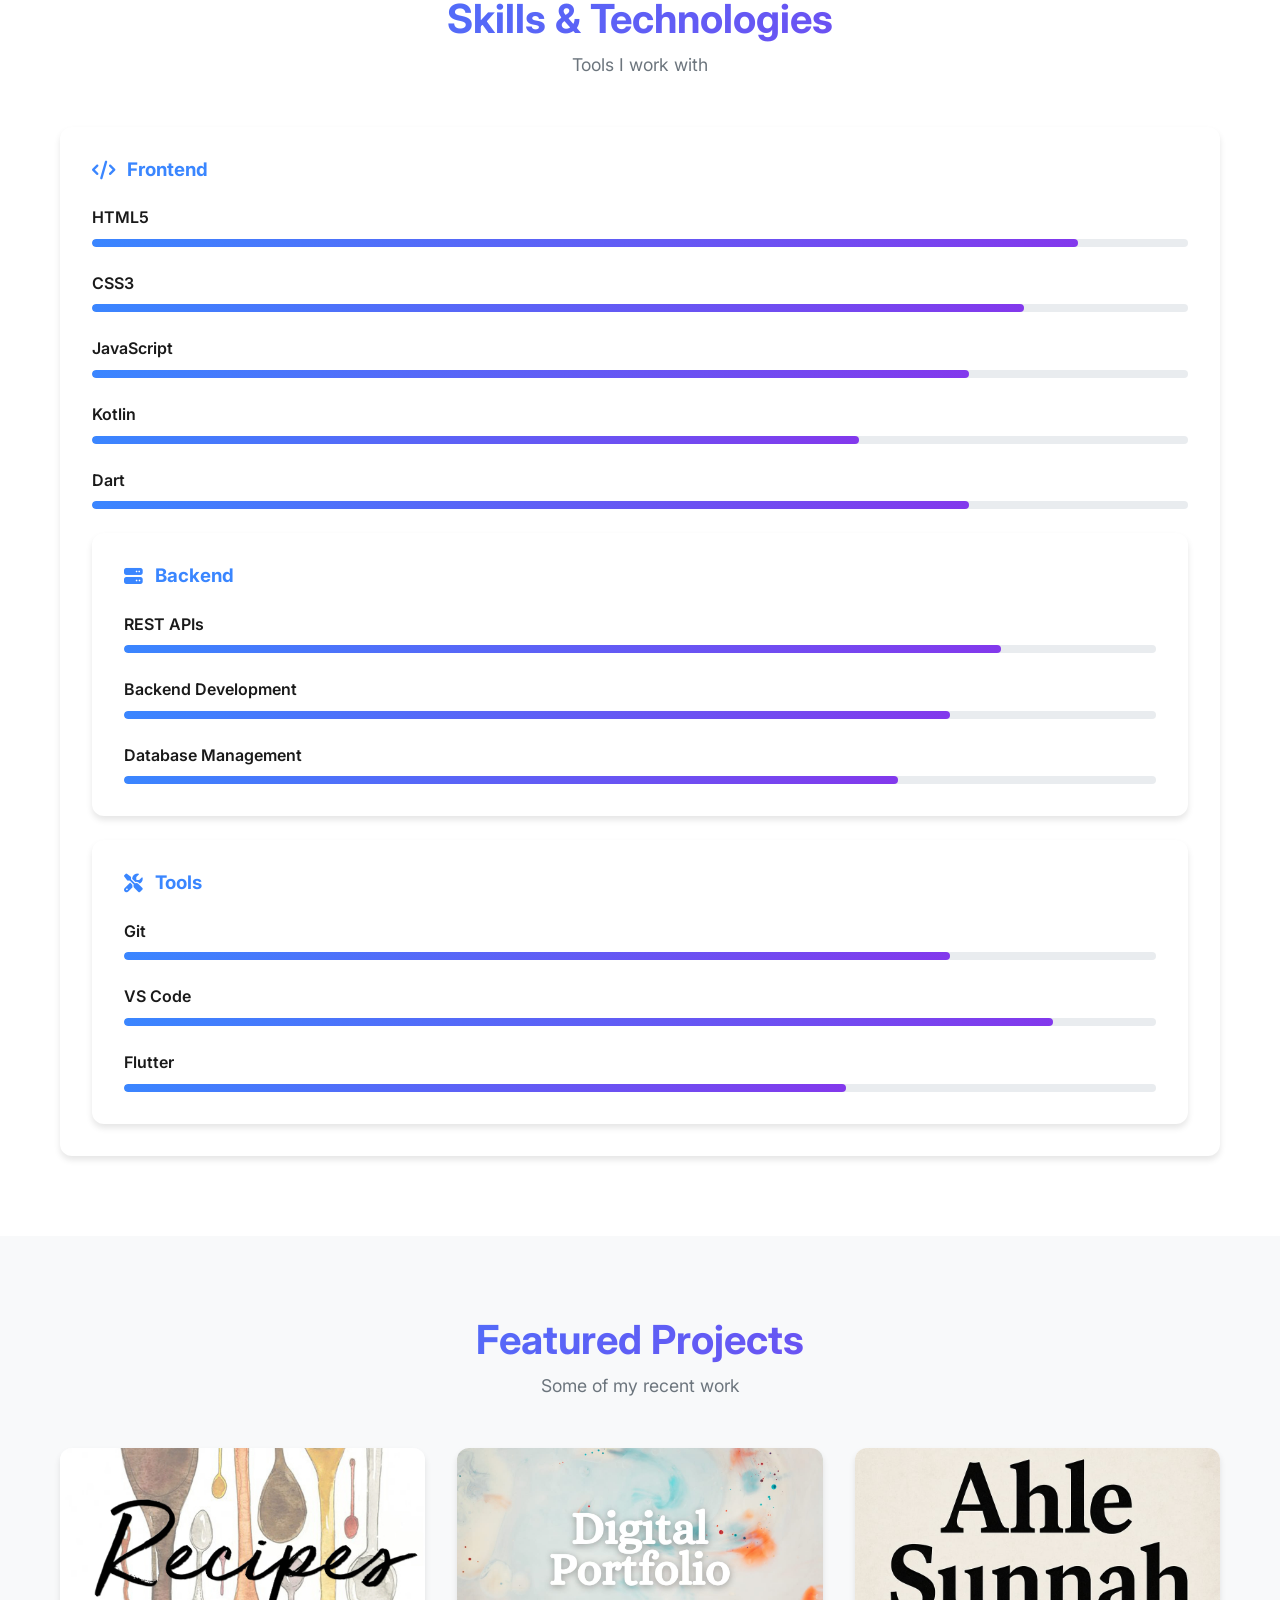
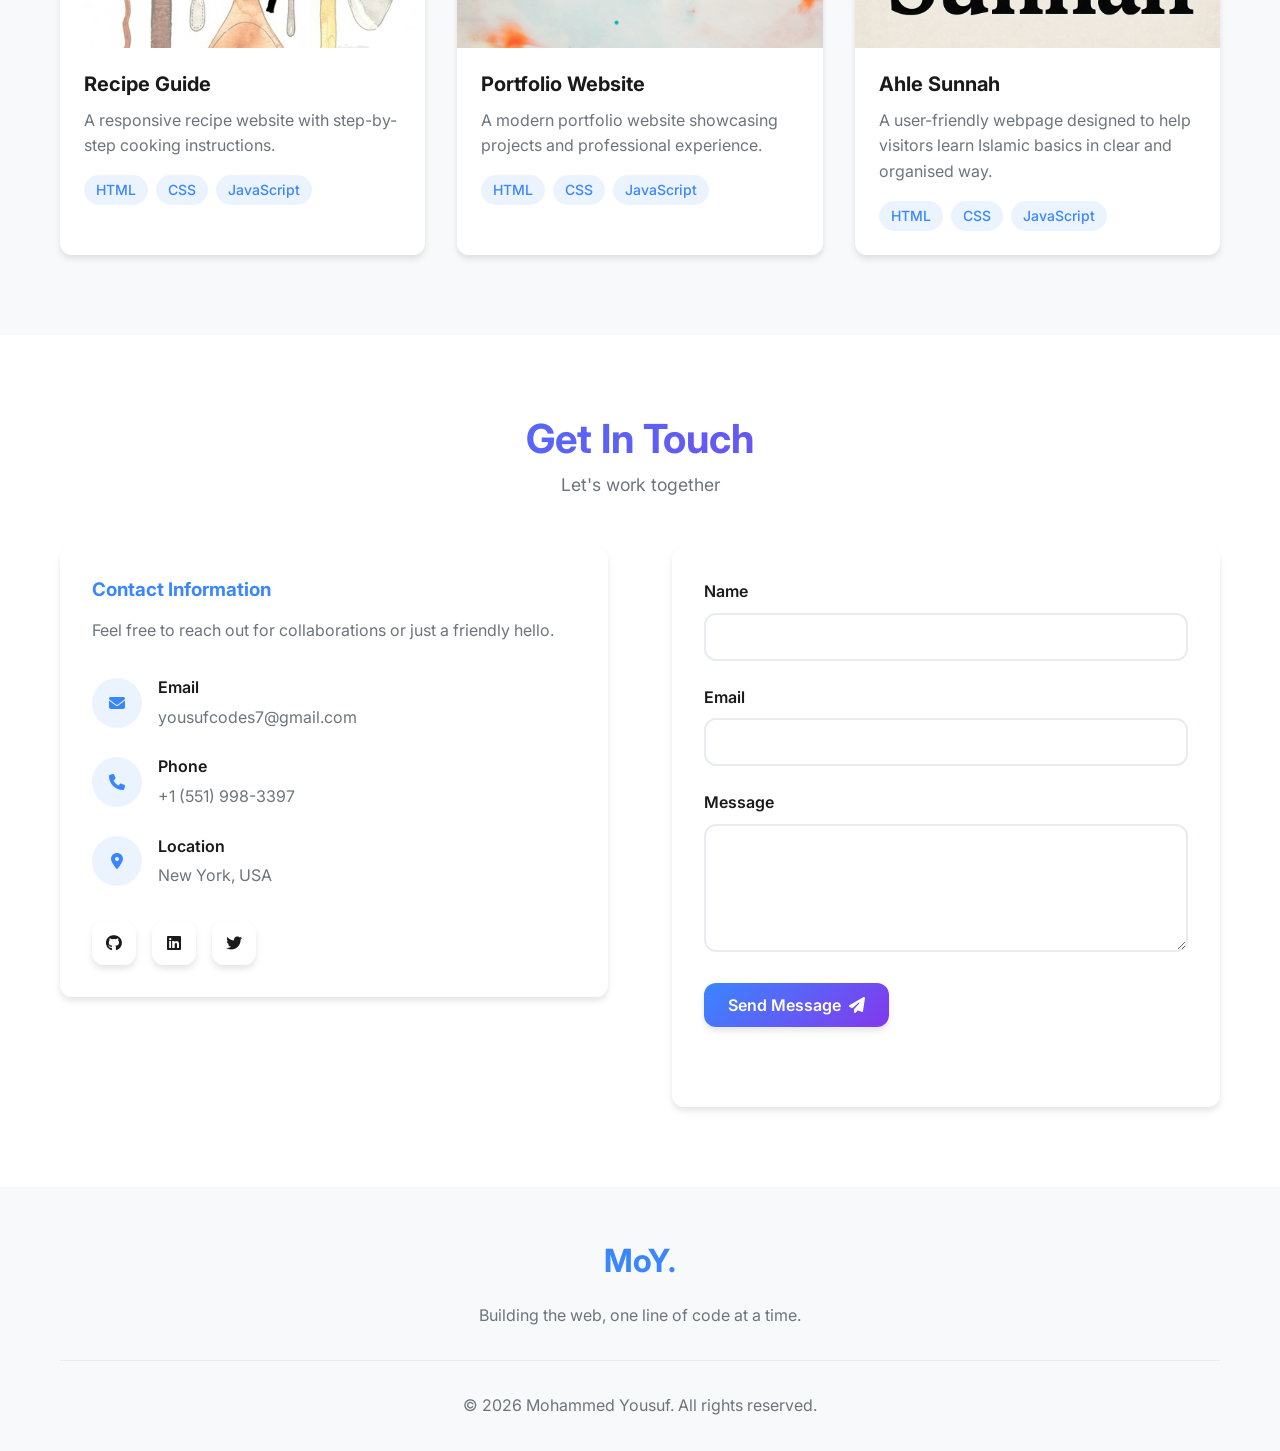
==== commit dd607280: "Add files via upload" ====
--- a/index.html
+++ b/index.html
@@ -92,9 +92,9 @@
             </h1>
             <p class="hero-subtitle">Web Developer & CS Student</p>
             <p class="hero-description">
-              I design and build clean, fast, user-friendly websites. I'm
-              studying Computer Science at Monroe University and leveling up
-              daily by turning ideas into real, working products.
+              Full-stack developer focused on building reliable mobile and web
+              applications, backed by clean APIs, strong data models, and real
+              product thinking.
             </p>
             <div class="hero-buttons">
               <a href="#projects" class="btn btn-primary">
@@ -115,7 +115,7 @@
                 <i class="fab fa-github"></i>
               </a>
               <a
-                href="https://www.linkedin.com/in/mohammed-yousuf-a06436345?utm_source=share&utm_campaign=share_via&utm_content=profile&utm_medium=android_app"
+                href="https://www.linkedin.com/in/yousuf-mohammed-a06436345?utm_source=share&utm_campaign=share_via&utm_content=profile&utm_medium=android_app"
                 class="social-link"
                 target="_blank"
               >
@@ -154,18 +154,21 @@
           <div class="about-text">
             <h3>Passionate Developer</h3>
             <p>
-              Hey! I'm Mohammed, a CS student and aspiring web developer who
-              loves bringing ideas to life through code and design.
+              I’m a full-stack developer building real-world products across
+              mobile, web, and backend systems.
             </p>
             <p>
-              At Monroe College, I'm learning programming fundamentals, building
-              web pages, and exploring what makes great user experiences. I take
-              on small projects where I can try new tools, solve problems, and
-              see ideas come to life.
+              I work with Flutter for mobile apps, Django + REST APIs for
+              backend services, and modern web development to deliver complete,
+              production-ready solutions. I’ve built features like phone-based
+              OTP authentication, loyalty and rewards systems, deal management,
+              CMS-driven content, admin dashboards, and POS-ready integrations.
             </p>
             <p>
-              I'm excited to keep learning, collaborate with others, and grow
-              into a confident developer.
+              I focus on clean architecture, secure APIs, and end-to-end flows
+              from user signup to transactions, redemptions, and data
+              synchronization with external systems. I enjoy building systems
+              that are practical, scalable, and actually used in the real world.
             </p>
             <div class="about-features">
               <div class="feature">
@@ -198,15 +201,15 @@
           </div>
           <div class="about-stats">
             <div class="stat-card">
-              <div class="stat-number" data-count="4">0</div>
+              <div class="stat-number" data-count="5">0</div>
               <div class="stat-label">Projects Completed</div>
             </div>
             <div class="stat-card">
-              <div class="stat-number" data-count="2">0</div>
+              <div class="stat-number" data-count="3">0</div>
               <div class="stat-label">Years Coding</div>
             </div>
             <div class="stat-card">
-              <div class="stat-number" data-count="100">0</div>
+              <div class="stat-number" data-count="100"></div>
               <div class="stat-label">Dedicated</div>
             </div>
           </div>
@@ -246,13 +249,18 @@
                   <div class="skill-bar" data-level="80"></div>
                 </div>
               </div>
-              <div class="skill-item">
-                <span class="skill-name">React</span>
+          
+              <div class="skill-item">
+                <span class="skill-name">Kotlin</span>
                 <div class="skill-level">
                   <div class="skill-bar" data-level="70"></div>
                 </div>
               </div>
-            </div>
+              <div class="skill-item">
+                <span class="skill-name">Dart</span>
+                <div class="skill-level">
+                  <div class="skill-bar" data-level="80"></div>
+                </div>
           </div>
 
           <div class="skill-category">
@@ -262,19 +270,19 @@
             </h3>
             <div class="skill-items">
               <div class="skill-item">
-                <span class="skill-name">Node.js</span>
-                <div class="skill-level">
-                  <div class="skill-bar" data-level="65"></div>
-                </div>
-              </div>
-              <div class="skill-item">
-                <span class="skill-name">Express</span>
-                <div class="skill-level">
-                  <div class="skill-bar" data-level="60"></div>
-                </div>
-              </div>
-              <div class="skill-item">
-                <span class="skill-name">MySQL</span>
+                <span class="skill-name">REST APIs</span>
+                <div class="skill-level">
+                  <div class="skill-bar" data-level="85"></div>
+                </div>
+              </div>
+              <div class="skill-item">
+                <span class="skill-name">Backend Development</span>
+                <div class="skill-level">
+                  <div class="skill-bar" data-level="80"></div>
+                </div>
+              </div>
+              <div class="skill-item">
+                <span class="skill-name">Database Management</span>
                 <div class="skill-level">
                   <div class="skill-bar" data-level="75"></div>
                 </div>
@@ -301,7 +309,7 @@
                 </div>
               </div>
               <div class="skill-item">
-                <span class="skill-name">Figma</span>
+                <span class="skill-name">Flutter</span>
                 <div class="skill-level">
                   <div class="skill-bar" data-level="70"></div>
                 </div>
@@ -330,7 +338,7 @@
               <div class="project-overlay">
                 <div class="project-links">
                   <a
-                    href="https://quickfoodrecipeguilde.netlify.app"
+                    href="https://quickfoodrecipeguide.netlify.app"
                     class="project-link"
                     target="_blank"
                   >
